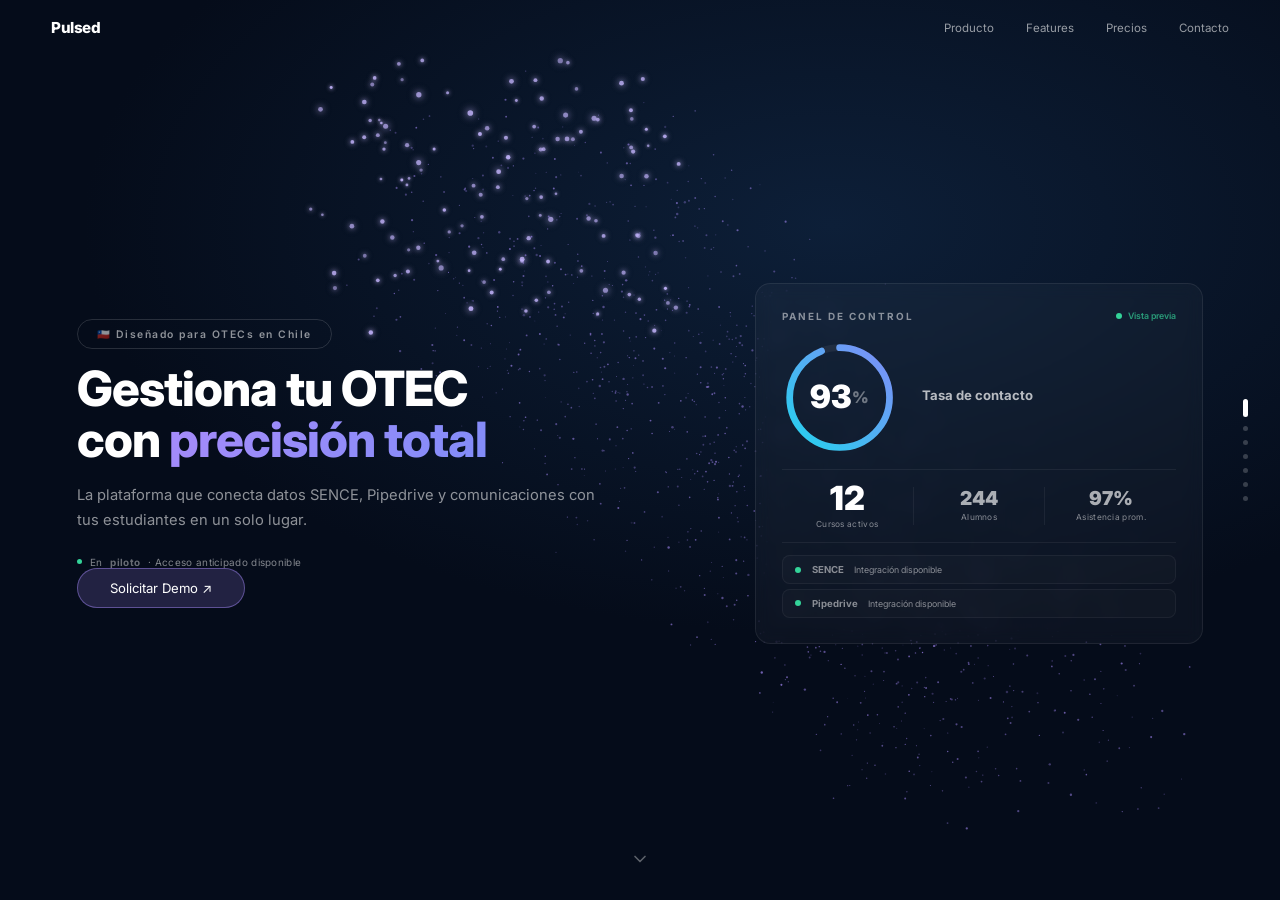
==== index.html @ dd7afd14 "fix: move CTA below trust line — closer to thumb on mobile Co-Authored-By: Claude Opus 4.6 (1M conte" ====
<!DOCTYPE html>
<html lang="es">
<head>
  <meta charset="UTF-8">
  <meta name="viewport" content="width=device-width, initial-scale=1.0">
  <title>Pulsed — Gestiona tu OTEC con precisión total</title>
  <link rel="preconnect" href="https://fonts.googleapis.com">
  <link href="https://fonts.googleapis.com/css2?family=Inter:wght@400;600;700;800;900&display=swap" rel="stylesheet">
  <link rel="stylesheet" href="css/base.css">
  <link rel="stylesheet" href="css/nav.css">
  <link rel="stylesheet" href="css/sections.css?v=75">
</head>
<body>
<div id="bg"></div>
<canvas id="net-canvas"></canvas>

<nav id="main-nav">
  <a class="nav-logo" href="#" id="nav-home">Pulsed</a>
  <div class="nav-links">
    <a href="#">Producto</a>
    <a href="#">Features</a>
    <a href="#">Precios</a>
    <a href="#">Contacto</a>
  </div>
</nav>

<div id="nav-dots"></div>

<!-- Scroll hint — bouncing arrow at bottom of hero -->
<div id="scroll-hint">
  <svg width="20" height="20" viewBox="0 0 24 24" fill="none" stroke="currentColor" stroke-width="2" stroke-linecap="round" stroke-linejoin="round"><polyline points="6 9 12 15 18 9"/></svg>
</div>

<section class="section active" data-idx="0">
  <div class="sec-content sec-content--split pos-tl">
    <div class="split-left">
      <div class="hero-badge">🇨🇱 Diseñado para OTECs en Chile</div>
      <h1 class="sec-h">Gestiona tu OTEC<br>con <span class="ac-purple">precisión total</span></h1>
      <p class="sec-body">La plataforma que conecta datos SENCE, Pipedrive y comunicaciones con tus estudiantes en un solo lugar.</p>
      <div class="hero-trust">
        <span class="hero-trust-dot"></span>
        En <strong>piloto</strong> · Acceso anticipado disponible
      </div>
      <a class="btn btn--primary" href="#">Solicitar Demo ↗</a>
    </div>
    <div class="split-right">
      <div class="hero-panel">
        <!-- Header -->
        <div class="hp-header">
          <div class="hp-title">Panel de Control</div>
          <div class="hp-live"><span class="hp-live-dot"></span>Vista previa</div>
        </div>

        <!-- Main metric: donut + info -->
        <div class="hp-main">
          <div class="hp-donut">
            <svg viewBox="0 0 120 120" class="hp-donut-svg">
              <circle cx="60" cy="60" r="52" fill="none" stroke="rgba(255,255,255,0.06)" stroke-width="7"/>
              <circle cx="60" cy="60" r="52" fill="none" stroke="url(#donutGrad)" stroke-width="7" stroke-linecap="round" stroke-dasharray="326.73" stroke-dashoffset="326.73" transform="rotate(-90 60 60)" class="hp-donut-arc"/>
              <defs><linearGradient id="donutGrad" x1="0" y1="0" x2="1" y2="1"><stop offset="0%" stop-color="#22d3ee"/><stop offset="100%" stop-color="#818cf8"/></linearGradient></defs>
            </svg>
            <div class="hp-donut-value"><span class="hp-count" data-target="94">0</span><span class="hp-donut-pct">%</span></div>
          </div>
          <div class="hp-main-info">
            <div class="hp-main-label">Tasa de contacto</div>
          </div>
        </div>

        <!-- Divider -->
        <div class="hp-divider"></div>

        <!-- Secondary metrics — hierarchy: one big + two small -->
        <div class="hp-metrics">
          <div class="hp-metric hp-metric--hero">
            <div class="hp-metric-n hp-count" data-target="12">0</div>
            <div class="hp-metric-l">Cursos activos</div>
          </div>
          <div class="hp-metric-sep"></div>
          <div class="hp-metric">
            <div class="hp-metric-n hp-metric-n--sm hp-count" data-target="247">0</div>
            <div class="hp-metric-l">Alumnos</div>
          </div>
          <div class="hp-metric-sep"></div>
          <div class="hp-metric">
            <div class="hp-metric-n hp-metric-n--sm hp-count" data-target="98" data-suffix="%">0</div>
            <div class="hp-metric-l">Asistencia prom.</div>
          </div>
        </div>

        <!-- Divider -->
        <div class="hp-divider"></div>

        <!-- Status indicators — bigger, more visible -->
        <div class="hp-statuses">
          <div class="hp-status">
            <span class="hp-status-dot hp-status-dot--green"></span>
            <span class="hp-status-label">SENCE</span>
            <span class="hp-status-info">Integración disponible</span>
          </div>
          <div class="hp-status">
            <span class="hp-status-dot hp-status-dot--green"></span>
            <span class="hp-status-label">Pipedrive</span>
            <span class="hp-status-info">Integración disponible</span>
          </div>
        </div>
      </div>
    </div>
  </div>
</section>

<section class="section" data-idx="1">
  <div class="sec-content sec-content--wide pos-tr">
    <span class="sec-tag">02 · El problema</span>
    <h2 class="sec-h">Datos dispersos,<br>decisiones <span class="ac-red">ciegas</span></h2>
    <p class="sec-body">Sin visibilidad unificada, los tutores pierden horas buscando información en Excel, correos y portales del Estado.</p>
    <div class="pain-grid">
      <div class="pain-card">
        <div class="pain-icon">
          <svg width="20" height="20" viewBox="0 0 24 24" fill="none" stroke="currentColor" stroke-width="1.8" stroke-linecap="round" stroke-linejoin="round"><rect x="3" y="3" width="18" height="18" rx="2"/><path d="M3 9h18M9 21V9"/></svg>
        </div>
        <div class="pain-title">Excel interminable</div>
        <p>Descargas planillas SENCE cada semana y las cruzas manualmente. Horas perdidas en datos que deberían estar automáticos.</p>
        <div class="pain-excel-mock">
          <div class="pem-header"><span>RUT</span><span>Nombre</span><span>Asist.</span><span>Est.</span></div>
          <div class="pem-row pem-warn"><span>12.345.678-9</span><span>M. González</span><span>67%</span><span>???</span></div>
          <div class="pem-row"><span>19.234.567-8</span><span>P. Rojas</span><span>82%</span><span></span></div>
          <div class="pem-row pem-warn"><span>15.678.901-2</span><span>C. Muñoz</span><span>45%</span><span>PEND.</span></div>
        </div>
      </div>
      <div class="pain-card pain-card--tall">
        <div class="pain-icon">
          <svg width="20" height="20" viewBox="0 0 24 24" fill="none" stroke="currentColor" stroke-width="1.8" stroke-linecap="round" stroke-linejoin="round"><path d="M21 15a2 2 0 0 1-2 2H7l-4 4V5a2 2 0 0 1 2-2h14a2 2 0 0 1 2 2z"/></svg>
        </div>
        <div class="pain-title">Sin trazabilidad</div>
        <p>Persigues alumnos por WhatsApp sin dejar registro. Cada tutor gestiona a su manera y nada queda documentado.</p>
        <div class="pain-chat-mock">
          <div class="pcm-row pcm-row--out"><span>Hola Carla, ¿cómo vas?</span></div>
          <div class="pcm-row pcm-row--in"><span>Bien profe, ocupada 😅</span></div>
          <div class="pcm-row pcm-row--out"><span>¿Vas a poder asistir esta semana?</span></div>
          <div class="pcm-row pcm-row--none">Sin respuesta · 4 días</div>
        </div>
      </div>
      <div class="pain-card">
        <div class="pain-icon">
          <svg width="20" height="20" viewBox="0 0 24 24" fill="none" stroke="currentColor" stroke-width="1.8" stroke-linecap="round" stroke-linejoin="round"><circle cx="12" cy="12" r="10"/><polyline points="12 6 12 12 16 14"/></svg>
        </div>
        <div class="pain-title">Siempre tarde</div>
        <p>Cuando detectas que un alumno lleva semanas sin asistir, ya es demasiado tarde para salvar el curso.</p>
      </div>
    </div>
  </div>
</section>

<section class="section" data-idx="2">
  <div class="sec-content sec-content--wide pos-tl">
    <span class="sec-tag">03 · Features</span>
    <h2 class="sec-h">Todo lo que necesitas,<br><span class="ac-cyan">conectado</span></h2>
    <p class="sec-body">Una plataforma que unifica SENCE, Pipedrive y comunicaciones en un solo dashboard.</p>

    <!-- L-shape bento: tall mockup left · 2 data cards right -->
    <div class="feat-bento">

      <!-- Tall: dashboard mockup (spans 2 rows) -->
      <div class="mockup-window">
        <div class="mockup-chrome">
          <span class="chrome-dot" style="background:#ff5f56"></span>
          <span class="chrome-dot" style="background:#ffbd2e"></span>
          <span class="chrome-dot" style="background:#27c93f"></span>
          <span class="chrome-title">Pulsed · Dashboard</span>
        </div>
        <div class="mockup-body">
          <div class="mockup-section-label">Gestión de Cursos</div>
          <div class="mockup-see-all">↗ Ver todo</div>
          <div class="mockup-course-list">
            <div class="course-row">
              <span class="course-name">Desarrollo Fullstack</span>
              <div class="progress-track"><div class="progress-fill" style="--w:82%"></div></div>
              <span class="course-pct">82%</span>
            </div>
            <div class="course-row">
              <span class="course-name">Diseño UX/UI</span>
              <div class="progress-track"><div class="progress-fill" style="--w:74%;animation-delay:0.15s"></div></div>
              <span class="course-pct">74%</span>
            </div>
            <div class="course-row">
              <span class="course-name">Data Analytics</span>
              <div class="progress-track"><div class="progress-fill" style="--w:61%;animation-delay:0.3s"></div></div>
              <span class="course-pct">61%</span>
            </div>
            <div class="course-row">
              <span class="course-name">Ciberseguridad</span>
              <div class="progress-track"><div class="progress-fill progress-fill--warn" style="--w:43%;animation-delay:0.45s"></div></div>
              <span class="course-pct course-pct--warn">43% ⚠</span>
            </div>
          </div>
          <div class="mockup-alert-row">
            <span class="alert-dot"></span>
            <span class="alert-text">3 alumnos sin contacto esta semana</span>
          </div>
          <div class="mockup-stats-row">
            <div class="mockup-stat">
              <div class="mockup-stat-n">12</div>
              <div class="mockup-stat-l">Cursos activos</div>
            </div>
            <div class="mockup-stat">
              <div class="mockup-stat-n" style="color:#22d3ee">94%</div>
              <div class="mockup-stat-l">Tasa de contacto</div>
            </div>
            <div class="mockup-stat">
              <div class="mockup-stat-n" style="color:#f87171">7</div>
              <div class="mockup-stat-l">Alertas activas</div>
            </div>
          </div>
          <!-- Extra section to fill the tall card -->
          <div class="mockup-section-label" style="margin-top:clamp(12px,1.4vh,20px)">Últimas Acciones</div>
          <div class="mockup-actions">
            <div class="ma-row">
              <span class="ma-badge ma-badge--green">Contactado</span>
              <span class="ma-name">P. Rojas — Desarrollo Fullstack</span>
              <span class="ma-time">hace 2h</span>
            </div>
            <div class="ma-row">
              <span class="ma-badge ma-badge--yellow">Pendiente</span>
              <span class="ma-name">C. Muñoz — Ciberseguridad</span>
              <span class="ma-time">hace 4h</span>
            </div>
            <div class="ma-row">
              <span class="ma-badge ma-badge--red">Escalado</span>
              <span class="ma-name">M. González — Data Analytics</span>
              <span class="ma-time">ayer</span>
            </div>
          </div>
        </div>
      </div>

      <!-- Top-right: Sync + CRM as dual columns -->
      <div class="fmc fmc--dual">
        <div class="fmc-col">
          <div class="fmc-head">
            <svg width="11" height="11" viewBox="0 0 24 24" fill="none" stroke="currentColor" stroke-width="2.2" stroke-linecap="round" stroke-linejoin="round"><path d="M23 4v6h-6"/><path d="M1 20v-6h6"/><path d="M3.51 9a9 9 0 0 1 14.85-3.36L23 10M1 14l4.64 4.36A9 9 0 0 0 20.49 15"/></svg>
            Sync SENCE
          </div>
          <div class="fmc-num ac-green">12</div>
          <div class="fmc-sublabel">cursos sincronizados</div>
          <div class="fmc-status"><span class="fmc-dot fmc-dot--green"></span>En línea · hace 3 min</div>
        </div>
        <div class="fmc-col">
          <div class="fmc-head">
            <svg width="11" height="11" viewBox="0 0 24 24" fill="none" stroke="currentColor" stroke-width="2.2" stroke-linecap="round" stroke-linejoin="round"><circle cx="12" cy="8" r="4"/><path d="M4 20c0-4 3.6-7 8-7s8 3 8 7"/></svg>
            CRM Pipedrive
          </div>
          <div class="fmc-num ac-lav">247</div>
          <div class="fmc-sublabel">alumnos en seguimiento</div>
          <div class="fmc-status"><span class="fmc-dot fmc-dot--purple"></span>Pipedrive conectado</div>
        </div>
      </div>

      <!-- Bottom-right: Alerts + Roles -->
      <div class="fmc">
        <div class="fmc-head">
          <svg width="11" height="11" viewBox="0 0 24 24" fill="none" stroke="currentColor" stroke-width="2.2" stroke-linecap="round" stroke-linejoin="round"><path d="M18 8A6 6 0 0 0 6 8c0 7-3 9-3 9h18s-3-2-3-9"/><path d="M13.73 21a2 2 0 0 1-3.46 0"/></svg>
          Alertas inteligentes
        </div>
        <div class="fmc-alert-list">
          <div class="fmc-alert-item"><span class="fmc-dot fmc-dot--red"></span>C. Muñoz · 5 días sin contacto</div>
          <div class="fmc-alert-item"><span class="fmc-dot fmc-dot--red"></span>M. González · asistencia 43%</div>
        </div>
        <hr class="fmc-divider">
        <div class="fmc-head">
          <svg width="11" height="11" viewBox="0 0 24 24" fill="none" stroke="currentColor" stroke-width="2.2" stroke-linecap="round" stroke-linejoin="round"><rect x="9" y="2" width="6" height="5" rx="1"/><rect x="2" y="14" width="6" height="5" rx="1"/><rect x="16" y="14" width="6" height="5" rx="1"/><path d="M12 7v4"/><path d="M5 14v-3h14v3"/></svg>
          Roles jerárquicos
        </div>
        <div class="fmc-roles">
          <div class="fmc-role-row">
            <span class="fmc-role-badge" style="background:rgba(167,139,250,0.15);color:rgba(167,139,250,0.85)">Admin</span>
            <span class="fmc-role-line"></span>
            <span class="fmc-role-badge" style="background:rgba(34,211,238,0.1);color:rgba(34,211,238,0.75)">Director</span>
          </div>
          <div class="fmc-role-row" style="padding-left:10px">
            <span class="fmc-role-line" style="min-width:14px;flex:none"></span>
            <span class="fmc-role-badge" style="background:rgba(255,255,255,0.05);color:rgba(255,255,255,0.45)">Tutor</span>
            <span class="fmc-role-line"></span>
            <span class="fmc-role-badge" style="background:rgba(255,255,255,0.05);color:rgba(255,255,255,0.35)">Ayudante</span>
          </div>
        </div>
        <div class="fmc-status"><span class="fmc-dot fmc-dot--cyan"></span>4 niveles de acceso</div>
      </div>

    </div>
  </div>
</section>

<section class="section" data-idx="3">
  <div class="sec-content sec-content--steps-full">

    <!-- ── Left: vertical timeline ─────────────────────────────────────────── -->
    <div class="steps-timeline">
      <div class="stl-line"></div>

      <div class="stl-step">
        <div class="stl-dot">
          <svg width="18" height="18" viewBox="0 0 24 24" fill="none" stroke="currentColor" stroke-width="1.8" stroke-linecap="round" stroke-linejoin="round" style="color:rgba(52,211,153,0.8)"><path d="M10 13a5 5 0 0 0 7.54.54l3-3a5 5 0 0 0-7.07-7.07l-1.72 1.71"/><path d="M14 11a5 5 0 0 0-7.54-.54l-3 3a5 5 0 0 0 7.07 7.07l1.71-1.71"/></svg>
        </div>
        <div class="stl-card">
          <div class="stl-num ac-green">01</div>
          <div class="stl-title">Conecta</div>
          <div class="stl-desc">Vincula Pipedrive y sube tus archivos SENCE. Sin configuración compleja.</div>
        </div>
      </div>

      <div class="stl-step">
        <div class="stl-dot">
          <svg width="18" height="18" viewBox="0 0 24 24" fill="none" stroke="currentColor" stroke-width="1.8" stroke-linecap="round" stroke-linejoin="round" style="color:rgba(52,211,153,0.8)"><path d="M21 16V8a2 2 0 0 0-1-1.73l-7-4a2 2 0 0 0-2 0l-7 4A2 2 0 0 0 3 8v8a2 2 0 0 0 1 1.73l7 4a2 2 0 0 0 2 0l7-4A2 2 0 0 0 21 16z"/><polyline points="3.27 6.96 12 12.01 20.73 6.96"/><line x1="12" y1="22.08" x2="12" y2="12"/></svg>
        </div>
        <div class="stl-card">
          <div class="stl-num ac-green">02</div>
          <div class="stl-title">Sincroniza</div>
          <div class="stl-desc">Pulsed cruza asistencias, estados Pipedrive y alertas de forma automática.</div>
        </div>
      </div>

      <div class="stl-step">
        <div class="stl-dot">
          <svg width="18" height="18" viewBox="0 0 24 24" fill="none" stroke="currentColor" stroke-width="1.8" stroke-linecap="round" stroke-linejoin="round" style="color:rgba(52,211,153,0.8)"><path d="M22 11.08V12a10 10 0 1 1-5.93-9.14"/><polyline points="22 4 12 14.01 9 11.01"/></svg>
        </div>
        <div class="stl-card">
          <div class="stl-num ac-green">03</div>
          <div class="stl-title">Actúa</div>
          <div class="stl-desc">Prioriza alumnos en riesgo y contáctalos directamente desde la plataforma.</div>
        </div>
      </div>
    </div>

    <!-- ── Right: text anchor ──────────────────────────────────────────────── -->
    <div class="steps-text">
      <span class="sec-tag">04 · Cómo funciona</span>
      <h2 class="sec-h">Tres pasos hacia el<br><span class="ac-green">control total</span></h2>
      <p class="sec-body">En menos de 5 minutos tienes visibilidad total sobre tus cursos y alumnos.</p>
    </div>

  </div>
</section>

<section class="section" data-idx="4">
  <div class="sec-content pos-ct">
    <span class="sec-tag" style="display:block;text-align:center">05 · Diseñado para</span>
    <h2 class="sec-h">El impacto que<br><span class="ac-lav">buscamos generar</span></h2>
    <div class="stats-row">
      <div><div class="stat-n" data-target="80" data-suffix="%">80%</div><div class="stat-l">Menos tiempo en tareas admin*</div></div>
      <div><div class="stat-n" data-target="2" data-suffix="×">2×</div><div class="stat-l">Mejor visibilidad por curso*</div></div>
      <div><div class="stat-n" data-target="5" data-suffix="min">5min</div><div class="stat-l">Para detectar alumnos en riesgo*</div></div>
    </div>
    <p class="sec-body" style="text-align:center;max-width:420px;margin:clamp(10px,1.2vh,18px) auto 0;font-size:clamp(0.58rem,0.62vw,0.75rem)">* Objetivos de diseño basados en investigación con tutores de OTECs. Producto en fase piloto.</p>
    <div class="testimonial-wide" style="margin-left:auto;margin-right:auto">
      <div class="tw-avatar">
        <svg width="22" height="22" viewBox="0 0 24 24" fill="none" stroke="currentColor" stroke-width="1.5" stroke-linecap="round" stroke-linejoin="round" style="color:rgba(167,139,250,0.6)"><circle cx="12" cy="8" r="4"/><path d="M4 20c0-4 3.6-7 8-7s8 3 8 7"/></svg>
      </div>
      <blockquote class="tw-quote">
        <p>"Cuando vi el prototipo, lo primero que pensé fue: esto es exactamente lo que necesitábamos hace años. Por fin alguien entiende el problema."</p>
        <footer>— <cite>Coordinadora académica · OTEC en fase piloto</cite></footer>
      </blockquote>
    </div>
  </div>
</section>

<section class="section" data-idx="5">
  <div class="sec-content pos-ct">
    <span class="sec-tag" style="display:block;text-align:center">06 · Piloto</span>
    <h2 class="sec-h" style="text-align:center">Sé parte de las primeras<br>OTECs en usar <span class="ac-gold">Pulsed</span></h2>
    <p class="sec-body" style="text-align:center;max-width:460px;margin:0 auto clamp(24px,3vh,40px)">El producto está en marcha blanca. Cupos limitados para OTECs que quieran ayudarnos a moldearlo.</p>
    <div class="pilot-card">
      <div class="pilot-badge">✦ Acceso gratuito durante el piloto</div>
      <div class="pilot-perks">
        <div class="pilot-perk">
          <div class="pilot-perk-icon">
            <svg width="18" height="18" viewBox="0 0 24 24" fill="none" stroke="currentColor" stroke-width="2" stroke-linecap="round" stroke-linejoin="round"><path d="M12 22s8-4 8-10V5l-8-3-8 3v7c0 6 8 10 8 10z"/></svg>
          </div>
          <div class="pilot-perk-title">Sin costo</div>
          <div class="pilot-perk-desc">Acceso completo a la plataforma sin pagar durante todo el período piloto.</div>
        </div>
        <div class="pilot-perk-divider"></div>
        <div class="pilot-perk">
          <div class="pilot-perk-icon">
            <svg width="18" height="18" viewBox="0 0 24 24" fill="none" stroke="currentColor" stroke-width="2" stroke-linecap="round" stroke-linejoin="round"><path d="M21 15a2 2 0 0 1-2 2H7l-4 4V5a2 2 0 0 1 2-2h14a2 2 0 0 1 2 2z"/></svg>
          </div>
          <div class="pilot-perk-title">Soporte directo</div>
          <div class="pilot-perk-desc">Canal directo con el equipo. Tus dudas y problemas se resuelven de inmediato.</div>
        </div>
        <div class="pilot-perk-divider"></div>
        <div class="pilot-perk">
          <div class="pilot-perk-icon">
            <svg width="18" height="18" viewBox="0 0 24 24" fill="none" stroke="currentColor" stroke-width="2" stroke-linecap="round" stroke-linejoin="round"><polygon points="12 2 15.09 8.26 22 9.27 17 14.14 18.18 21.02 12 17.77 5.82 21.02 7 14.14 2 9.27 8.91 8.26 12 2"/></svg>
          </div>
          <div class="pilot-perk-title">Influyes en el producto</div>
          <div class="pilot-perk-desc">Tu feedback moldea las próximas funciones. Las OTECs piloto tienen voz directa.</div>
        </div>
      </div>
      <a class="btn pilot-cta" href="#">Agendar una demo ↗</a>
      <div class="pilot-spots">
        <span class="pilot-spots-dot"></span>
        Cupos limitados · Te mostramos el producto con <strong>datos de ejemplo</strong>
      </div>
    </div>
  </div>
</section>

<section class="section" data-idx="6">
  <div class="sec-content pos-ct">
    <span class="sec-tag" style="display:block;text-align:center">07 · Empezar</span>
    <h2 class="sec-h">Tu OTEC merece<br>una herramienta <span class="ac-purple">a su altura</span></h2>
    <p class="sec-body" style="max-width:480px;margin:0 auto 20px">Conversemos sobre tu OTEC. Te mostramos cómo Pulsed puede ayudarte.</p>
    <form class="cta-form" onsubmit="return false;">
      <input type="email" class="cta-input" placeholder="tu@otec.cl" required aria-label="Email">
      <button type="submit" class="btn cta-btn">Solicitar Demo ↗</button>
    </form>
    <p class="cta-note">Sin compromiso · 🇨🇱 Hecho en Chile</p>
    <div class="footer-inline">
      © 2026 Pulsed
      <a href="#">Contacto</a>
      <a href="#">Privacidad</a>
    </div>
  </div>
</section>

<script src="https://cdnjs.cloudflare.com/ajax/libs/gsap/3.12.5/gsap.min.js"></script>
<script type="module" src="js/main.js?v=71"></script>
</body>
</html>
---- css/base.css ----
*, *::before, *::after { box-sizing: border-box; margin: 0; padding: 0; }

:root {
  --bg:          #050c1a;
  --text:        #ffffff;
  --muted:       rgba(255,255,255,0.32);
  --tag-opacity: 0.35;
  --font:        'Inter', -apple-system, BlinkMacSystemFont, sans-serif;
  --btn-radius:  40px;
  --btn-border:  1px solid rgba(255,255,255,0.18);
}

html, body {
  height: 100%;
  overflow: hidden;
  background: var(--bg);
  color: var(--text);
  font-family: var(--font);
  -webkit-font-smoothing: antialiased;
}

#bg {
  position: fixed; inset: 0; z-index: 0;
  background: radial-gradient(ellipse 90% 70% at 65% 25%, #0d1f38 0%, #050c1a 65%);
  transition: background 1.4s ease;
}

#net-canvas {
  position: fixed; top: 0; left: 0;
  width: 100vw; height: 100vh;
  pointer-events: none;
  z-index: 1;
}
---- css/nav.css ----
/* ─── Top Nav ──────────────────────────────────────────────────────────────── */

#main-nav {
  position: fixed;
  top: 0; left: 0; right: 0;
  z-index: 100;
  display: flex;
  align-items: center;
  justify-content: space-between;
  padding: clamp(16px, 2vh, 26px) clamp(32px, 4vw, 72px);
}

.nav-logo {
  font-size: clamp(0.95rem, 1.1vw, 1.3rem);
  font-weight: 800;
  color: #fff;
  text-decoration: none;
  letter-spacing: -0.5px;
}

.nav-links {
  display: flex;
  gap: clamp(20px, 2.5vw, 40px);
}

.nav-links a {
  font-size: clamp(0.72rem, 0.78vw, 0.92rem);
  color: rgba(255,255,255,0.58);
  text-decoration: none;
  transition: color 0.2s;
}

.nav-links a:hover { color: rgba(255,255,255,0.85); }

/* ─── Section dots ─────────────────────────────────────────────────────────── */

#nav-dots {
  position: fixed;
  right: clamp(20px, 2.5vw, 36px);
  top: 50%;
  transform: translateY(-50%);
  z-index: 100;
  display: flex;
  flex-direction: column;
  gap: clamp(8px, 1vh, 14px);
  align-items: center;
}

#nav-dots span {
  display: block;
  width: 5px;
  height: 5px;
  border-radius: 50%;
  background: rgba(255,255,255,0.2);
  cursor: pointer;
  transition: background 0.3s, transform 0.3s, height 0.3s;
}

#nav-dots span:hover {
  background: rgba(255,255,255,0.5);
  transform: scale(1.3);
}

#nav-dots span.active {
  background: #fff;
  height: 18px;
  border-radius: 3px;
  transform: none;
}

/* ─── Scroll hint arrow ───────────────────────────────────────────────────── */

#scroll-hint {
  position: fixed;
  bottom: clamp(24px, 3vh, 40px);
  left: 50%;
  transform: translateX(-50%);
  z-index: 90;
  color: rgba(255,255,255,0.35);
  animation: scrollBounce 2s ease-in-out infinite;
  transition: opacity 0.5s;
  cursor: pointer;
}

@keyframes scrollBounce {
  0%, 100% { transform: translateX(-50%) translateY(0); }
  50%      { transform: translateX(-50%) translateY(8px); }
}
---- css/sections.css ----
.section {
  position: relative; z-index: 2;
  height: 100vh;
  display: none;
  align-items: flex-start;
  padding: clamp(80px, 8vh, 140px) clamp(64px, 6vw, 160px);
}
.section.active { display: flex; }

/* Split sections: push down slightly from pure center for better visual weight */
.section:has(.sec-content--split) {
  align-items: center;
  padding: clamp(20px, 3vh, 50px) clamp(64px, 6vw, 160px) 0;
}
/* Cancel pos-tl auto-margin so width is respected */
.sec-content--split.pos-tl { margin-right: 0; }


.sec-content {
  max-width: clamp(420px, 45vw, 1000px);
  opacity: 0;
  transform: translateY(28px);
}
.sec-content.is-visible {
  opacity: 1;
  transform: translateY(0);
}
.sec-content--wide {
  max-width: clamp(580px, 55vw, 1200px);
}
.sec-content.pos-tr { margin-left: auto; text-align: right; }
.sec-content.pos-ct { margin: auto; text-align: center; }
.sec-content.pos-tl { margin-right: auto; }

.sec-tag {
  display: block;
  font-size: clamp(0.52rem, 0.55vw, 0.72rem); letter-spacing: 3px;
  text-transform: uppercase; font-weight: 700;
  opacity: 0.55; margin-bottom: clamp(16px, 1.8vh, 28px);
}

.sec-h {
  font-size: clamp(2rem, 2.8vw, 5rem);
  font-weight: 800; line-height: 1.08;
  color: #fff; margin-bottom: clamp(14px, 1.5vh, 26px);
}

.sec-body {
  font-size: clamp(0.85rem, 0.9vw, 1.1rem);
  color: rgba(255,255,255,0.55);
  line-height: 1.8; margin-bottom: clamp(22px, 2.5vh, 40px);
}

.ac-purple { background: linear-gradient(130deg,#a78bfa,#818cf8); -webkit-background-clip:text; -webkit-text-fill-color:transparent; }
.ac-red    { background: linear-gradient(130deg,#f87171,#fb923c); -webkit-background-clip:text; -webkit-text-fill-color:transparent; }
.ac-cyan   { background: linear-gradient(130deg,#22d3ee,#38bdf8); -webkit-background-clip:text; -webkit-text-fill-color:transparent; }
.ac-green  { background: linear-gradient(130deg,#34d399,#059669); -webkit-background-clip:text; -webkit-text-fill-color:transparent; }
.ac-lav    { background: linear-gradient(130deg,#818cf8,#a5b4fc); -webkit-background-clip:text; -webkit-text-fill-color:transparent; }
.ac-gold   { background: linear-gradient(130deg,#fbbf24,#f59e0b); -webkit-background-clip:text; -webkit-text-fill-color:transparent; }

.btn {
  display: inline-block;
  border: 1px solid rgba(255,255,255,0.18);
  color: #fff; padding: clamp(9px, 0.8vh, 14px) clamp(20px, 2vw, 34px);
  border-radius: 40px; font-size: clamp(0.75rem, 0.8vw, 1rem);
  cursor: pointer; text-decoration: none;
  transition: background 0.2s, border-color 0.2s;
}
.btn:hover { background: rgba(255,255,255,0.06); border-color: rgba(255,255,255,0.4); }

/* Hero badge + dual CTA — section 01 */
.hero-badge {
  display: inline-block;
  font-size: clamp(0.65rem, 0.72vw, 0.9rem);
  font-weight: 600;
  letter-spacing: 1.5px;
  color: rgba(255,255,255,0.55);
  border: 1px solid rgba(255,255,255,0.14);
  border-radius: 40px;
  padding: clamp(5px, 0.6vw, 9px) clamp(14px, 1.5vw, 24px);
  margin-bottom: clamp(14px, 1.5vh, 24px);
}
.hero-ctas {
  display: flex;
  gap: 10px;
  flex-wrap: wrap;
  margin-top: 4px;
}
.btn--primary {
  background: rgba(167,139,250,0.18);
  border-color: rgba(167,139,250,0.45);
}
.btn--primary:hover { background: rgba(167,139,250,0.3); border-color: rgba(167,139,250,0.8); }
.btn--ghost { opacity: 0.6; }
.btn--ghost:hover { opacity: 1; }

/* Pricing cards — section 06 */
.pricing-grid {
  display: grid;
  grid-template-columns: repeat(3, 1fr);
  gap: clamp(8px, 1vw, 18px);
  margin-top: clamp(20px, 2.5vh, 36px);
}
.pricing-card {
  position: relative;
  padding: clamp(18px, 1.8vw, 32px) clamp(14px, 1.5vw, 26px);
  background: rgba(255,255,255,0.03);
  border: 1px solid rgba(255,255,255,0.08);
  border-radius: clamp(10px, 1vw, 16px);
}
.pricing-card--featured {
  background: rgba(251,191,36,0.05);
  border-color: rgba(251,191,36,0.25);
}
.pricing-badge {
  font-size: clamp(0.5rem, 0.55vw, 0.7rem);
  font-weight: 700;
  letter-spacing: 1.5px;
  text-transform: uppercase;
  color: rgba(251,191,36,0.8);
  margin-bottom: clamp(8px, 0.8vh, 14px);
}
.pricing-tier {
  font-size: clamp(0.95rem, 1.1vw, 1.5rem);
  font-weight: 800;
  color: #fff;
  margin-bottom: 6px;
}
.pricing-desc {
  font-size: clamp(0.62rem, 0.68vw, 0.88rem);
  color: rgba(255,255,255,0.55);
  line-height: 1.5;
  margin-bottom: clamp(12px, 1.2vh, 20px);
}
.pricing-status {
  font-size: clamp(0.58rem, 0.65vw, 0.82rem);
  color: rgba(255,255,255,0.50);
  letter-spacing: 0.5px;
}
.pricing-status--cta {
  color: rgba(251,191,36,0.6);
  cursor: pointer;
}
.pricing-status--cta:hover { color: rgba(251,191,36,0.9); }

/* Pain cards — section 02 */
.pain-grid {
  display: grid;
  grid-template-columns: 1fr 1.4fr;
  grid-template-rows: auto auto;
  grid-template-areas:
    "a b"
    "c b";
  gap: clamp(8px, 1vw, 16px);
  margin-top: clamp(18px, 2vh, 30px);
}
.pain-card:nth-child(1) { grid-area: a; }
.pain-card:nth-child(2) { grid-area: b; }
.pain-card:nth-child(3) { grid-area: c; }
.pain-card {
  padding: clamp(14px, 1.4vw, 24px) clamp(12px, 1.2vw, 20px);
  background: rgba(255,255,255,0.03);
  border: 1px solid rgba(255,255,255,0.08);
  border-radius: clamp(8px, 0.8vw, 14px);
  transition: border-color 0.2s;
  text-align: left;
  backdrop-filter: blur(6px);
  -webkit-backdrop-filter: blur(6px);
}
.pain-card:hover { border-color: rgba(248,113,113,0.25); }
.pain-card--tall { display: flex; flex-direction: column; }
.pain-icon {
  color: rgba(248,113,113,0.7);
  margin-bottom: clamp(10px, 1vh, 18px);
  line-height: 1;
}
.pain-title {
  font-size: clamp(0.88rem, 1vw, 1.15rem);
  font-weight: 700;
  color: #fff;
  margin-bottom: clamp(6px, 0.7vh, 12px);
}
.pain-card p {
  font-size: clamp(0.68rem, 0.72vw, 0.9rem);
  color: rgba(255,255,255,0.55);
  line-height: 1.7;
}

/* Chat mock inside tall pain card */
.pain-chat-mock {
  margin-top: clamp(16px, 2vh, 28px);
  display: flex;
  flex-direction: column;
  gap: clamp(6px, 0.7vh, 10px);
  flex: 1;
  justify-content: flex-end;
}
.pcm-row {
  display: flex;
}
.pcm-row--out { justify-content: flex-end; }
.pcm-row--in  { justify-content: flex-start; }
.pcm-row span {
  font-size: clamp(0.6rem, 0.65vw, 0.78rem);
  padding: 6px 10px;
  border-radius: 10px;
  max-width: 80%;
  line-height: 1.45;
}
.pcm-row--out span {
  background: rgba(248,113,113,0.12);
  border: 1px solid rgba(248,113,113,0.2);
  color: rgba(255,255,255,0.55);
  border-bottom-right-radius: 3px;
}
.pcm-row--in span {
  background: rgba(255,255,255,0.05);
  border: 1px solid rgba(255,255,255,0.08);
  color: rgba(255,255,255,0.45);
  border-bottom-left-radius: 3px;
}
.pcm-row--none {
  font-size: clamp(0.55rem, 0.6vw, 0.7rem);
  color: rgba(248,113,113,0.80);
  text-align: center;
  letter-spacing: 0.5px;
  padding-top: 4px;
  width: 100%;
}

.feat-grid { display: grid; grid-template-columns: 1fr 1fr; gap: 12px; margin-top: 24px; }
.feat-item { padding: 14px; background: rgba(255,255,255,0.03); border: 1px solid rgba(255,255,255,0.07); border-radius: 10px; }
.feat-item .ft { font-size: 0.8rem; font-weight: 700; color: #fff; margin-bottom: 4px; }
.feat-item .fd { font-size: 0.68rem; color: rgba(255,255,255,0.50); line-height: 1.5; }

.stats-row { display: flex; gap: clamp(36px, 4vw, 80px); margin-top: clamp(24px, 3vh, 48px); justify-content: center; }
.stat-n { font-size: clamp(2.8rem, 3.5vw, 5.5rem); font-weight: 900; color: #a78bfa; line-height: 1; }
.stat-l { font-size: clamp(0.65rem, 0.7vw, 0.9rem); color: rgba(255,255,255,0.50); margin-top: 6px; }

.testimonial {
  margin-top: clamp(22px, 2.5vh, 40px);
  padding: clamp(16px, 1.5vw, 26px) clamp(18px, 1.8vw, 30px);
  background: rgba(255,255,255,0.03);
  border: 1px solid rgba(255,255,255,0.08);
  border-left: 2px solid rgba(167,139,250,0.5);
  border-radius: 10px;
  max-width: clamp(440px, 32vw, 680px);
  text-align: left;
}
.testimonial p {
  font-size: clamp(0.78rem, 0.82vw, 1rem);
  color: rgba(255,255,255,0.6);
  line-height: 1.75;
  font-style: italic;
}
.testimonial footer {
  margin-top: 10px;
  font-size: clamp(0.6rem, 0.65vw, 0.82rem);
  color: rgba(255,255,255,0.50);
  letter-spacing: 0.5px;
}
.testimonial cite { font-style: normal; }

/* CTA form — section 07 */
.cta-form {
  display: flex;
  gap: 8px;
  justify-content: center;
  margin-bottom: 14px;
  flex-wrap: wrap;
}
.cta-input {
  background: rgba(255,255,255,0.05);
  border: 1px solid rgba(255,255,255,0.15);
  border-radius: 40px;
  padding: 10px 20px;
  color: #fff;
  font-size: 0.8rem;
  font-family: var(--font);
  width: 220px;
  outline: none;
  transition: border-color 0.2s;
}
.cta-input::placeholder { color: rgba(255,255,255,0.50); }
.cta-input:focus { border-color: rgba(167,139,250,0.5); }
.cta-btn { cursor: pointer; background: rgba(167,139,250,0.15); border-color: rgba(167,139,250,0.4); }
.cta-btn:hover { background: rgba(167,139,250,0.25); border-color: rgba(167,139,250,0.7); }
.cta-note {
  font-size: 0.62rem;
  color: rgba(255,255,255,0.50);
  letter-spacing: 0.5px;
  margin-bottom: 32px;
}

.footer-inline { margin-top: 40px; font-size: 0.65rem; color: rgba(255,255,255,0.50); letter-spacing: 1px; }
.footer-inline a { color: rgba(255,255,255,0.50); text-decoration: none; margin: 0 8px; }
.footer-inline a:hover { color: rgba(255,255,255,0.6); }

/* ─── Section 03 · Features split layout ─────────────────────────────────── */

.sec-content--split {
  /* Override the 420px from .sec-content */
  max-width: none !important;
  width: calc(100vw - clamp(128px, 12vw, 320px));
  display: flex;
  flex-direction: row;
  align-items: center;
  gap: clamp(48px, 5vw, 120px);
}

/* Left: scales with viewport — 2 lines at any viewport >= 1280px */
.split-left { flex: 0 0 clamp(340px, 36vw, 780px); }

/* Right: mockup centered within its column */
.split-right {
  flex: 1;
  min-width: 0;
  display: flex;
  align-items: center;
  justify-content: center;
}

/* Feature list */
.feat-list {
  list-style: none;
  padding: 0; margin: 0;
  display: flex;
  flex-direction: column;
  gap: clamp(14px, 1.6vh, 26px);
  margin-top: clamp(18px, 2vh, 32px);
}
.feat-list-item {
  display: flex;
  gap: clamp(10px, 1vw, 18px);
  align-items: flex-start;
}
.fli-icon { flex-shrink: 0; color: #22d3ee; margin-top: 2px; line-height: 1; }
.fli-title { font-size: clamp(0.82rem, 1vw, 1.2rem); font-weight: 700; color: #fff; margin-bottom: 3px; }
.fli-desc { font-size: clamp(0.68rem, 0.78vw, 0.96rem); color: rgba(255,255,255,0.55); line-height: 1.55; }

/* Mockup: centered in right column, max size but proportional */
.mockup-window {
  width: min(100%, clamp(340px, 40vw, 720px));
}

/* ─── Dashboard mockup window ─────────────────────────────────────────────── */

.mockup-window {
  background: rgba(8,20,40,0.85);
  border: 1px solid rgba(255,255,255,0.1);
  border-radius: 14px;
  overflow: hidden;
  backdrop-filter: blur(12px);
  box-shadow: 0 24px 60px rgba(0,0,0,0.5);
}

/* Chrome bar */
.mockup-chrome {
  background: rgba(255,255,255,0.04);
  padding: 10px 14px;
  display: flex;
  align-items: center;
  gap: 6px;
  border-bottom: 1px solid rgba(255,255,255,0.06);
}
.chrome-dot {
  display: inline-block;
  width: 8px; height: 8px;
  border-radius: 50%;
  flex-shrink: 0;
}
.chrome-title {
  font-size: 0.6rem;
  color: rgba(255,255,255,0.50);
  letter-spacing: 0.5px;
  margin-left: 6px;
}

/* Window body */
.mockup-body {
  padding: clamp(14px, 1.5vw, 28px) clamp(16px, 1.8vw, 32px);
  position: relative;
}
.mockup-section-label {
  font-size: clamp(0.55rem, 0.58vw, 0.75rem);
  text-transform: uppercase;
  letter-spacing: 2px;
  opacity: 0.3;
  margin-bottom: clamp(10px, 1.2vh, 18px);
  color: #fff;
}
.mockup-see-all {
  position: absolute;
  top: 16px; right: 16px;
  font-size: 0.58rem;
  color: rgba(34,211,238,0.55);
  cursor: default;
}

/* Course rows */
.mockup-course-list {
  display: flex;
  flex-direction: column;
  gap: clamp(10px, 1vh, 16px);
  margin-bottom: clamp(12px, 1.4vh, 22px);
}
.course-row {
  display: grid;
  grid-template-columns: clamp(120px, 14vw, 220px) 1fr clamp(36px, 3.5vw, 56px);
  align-items: center;
  gap: clamp(8px, 0.8vw, 14px);
}
.course-name {
  font-size: clamp(0.62rem, 0.7vw, 0.88rem);
  color: rgba(255,255,255,0.7);
  white-space: nowrap;
  overflow: hidden;
  text-overflow: ellipsis;
}
.progress-track {
  background: rgba(255,255,255,0.07);
  border-radius: 4px;
  height: 4px;
  overflow: hidden;
}
.progress-fill {
  height: 100%;
  width: 0;
  border-radius: 4px;
  background: linear-gradient(90deg, #22d3ee, #38bdf8);
  animation: fillBar 1.2s ease-out forwards;
}
.progress-fill--warn {
  background: linear-gradient(90deg, #f87171, #fb923c);
}
@keyframes fillBar {
  from { width: 0; }
  to   { width: var(--w); }
}
.course-pct {
  font-size: clamp(0.58rem, 0.65vw, 0.82rem);
  color: rgba(255,255,255,0.55);
  white-space: nowrap;
  text-align: right;
}
.course-pct--warn { color: rgba(248,113,113,0.7); }

/* Alert row */
.mockup-alert-row {
  display: flex;
  align-items: center;
  gap: 10px;
  padding: 10px 12px;
  background: rgba(248,113,113,0.06);
  border: 1px solid rgba(248,113,113,0.3);
  border-radius: 8px;
}
.alert-dot {
  width: 7px; height: 7px;
  border-radius: 50%;
  background: #f87171;
  flex-shrink: 0;
  animation: alertPulse 1.6s ease-in-out infinite;
}
@keyframes alertPulse {
  0%, 100% { opacity: 1; }
  50%       { opacity: 0.2; }
}
.alert-text {
  font-size: clamp(0.62rem, 0.7vw, 0.9rem);
  color: rgba(248,113,113,0.8);
}

/* Mockup bottom stats */
.mockup-stats-row {
  display: flex;
  gap: 0;
  margin-top: 14px;
  border-top: 1px solid rgba(255,255,255,0.06);
  padding-top: 14px;
}
.mockup-stat {
  flex: 1;
  text-align: center;
  padding: 0 8px;
  border-right: 1px solid rgba(255,255,255,0.06);
}
.mockup-stat:last-child { border-right: none; }
.mockup-stat-n {
  font-size: clamp(1.1rem, 1.5vw, 2.2rem);
  font-weight: 800;
  color: #fff;
  line-height: 1;
  margin-bottom: 4px;
}
.mockup-stat-l {
  font-size: clamp(0.52rem, 0.58vw, 0.75rem);
  color: rgba(255,255,255,0.50);
  letter-spacing: 0.3px;
}

/* ─── Section 01 · Hero bento ─────────────────────────────────────────────── */

.hero-bento {
  display: grid;
  grid-template-columns: 1fr 1fr;
  gap: clamp(10px, 1.2vw, 18px);
  width: min(100%, clamp(340px, 42vw, 680px));
}

.hb-card {
  padding: clamp(18px, 2vw, 34px);
  background: rgba(255,255,255,0.03);
  border: 1px solid rgba(255,255,255,0.08);
  border-radius: clamp(10px, 1vw, 16px);
  backdrop-filter: blur(6px);
  -webkit-backdrop-filter: blur(6px);
}

.hb-card--sync {
  grid-column: 1 / -1;
  display: flex;
  align-items: center;
  gap: 12px;
}

.hb-label {
  font-size: clamp(0.62rem, 0.68vw, 0.85rem);
  color: rgba(255,255,255,0.50);
  letter-spacing: 0.5px;
  margin-bottom: clamp(6px, 0.7vh, 10px);
}

.hb-num {
  font-size: clamp(2.5rem, 3.5vw, 5.5rem);
  font-weight: 900;
  line-height: 1;
  margin-bottom: clamp(6px, 0.7vh, 10px);
}

.hb-sub {
  font-size: clamp(0.65rem, 0.72vw, 0.88rem);
  color: rgba(255,255,255,0.50);
  line-height: 1.45;
}

.hb-sync-dot {
  width: 8px; height: 8px;
  border-radius: 50%;
  background: #34d399;
  flex-shrink: 0;
  animation: alertPulse 2s ease-in-out infinite;
}

/* ─── Hero section overrides — bigger, bolder ─────────────────────────────── */

h1.sec-h {
  font-size: clamp(2.8rem, 3.8vw, 6.5rem);
  line-height: 1.05;
  letter-spacing: -0.02em;
  margin-bottom: clamp(16px, 2vh, 30px);
}

.section[data-idx="0"] .sec-body {
  font-size: clamp(0.92rem, 1.05vw, 1.3rem);
  line-height: 1.7;
  max-width: clamp(380px, 42vw, 700px);
}

.section[data-idx="0"] .split-left {
  flex: 0 0 clamp(420px, 48vw, 960px);
}

.section[data-idx="0"] .btn {
  font-size: clamp(0.82rem, 0.92vw, 1.1rem);
  padding: clamp(11px, 1.1vh, 16px) clamp(24px, 2.5vw, 40px);
}

.section[data-idx="0"] .hero-ctas {
  gap: clamp(10px, 1vw, 16px);
  margin-top: clamp(6px, 0.8vh, 12px);
}

/* Trust line below CTAs */
.hero-trust {
  display: flex;
  align-items: center;
  gap: 8px;
  margin-top: clamp(18px, 2.2vh, 32px);
  font-size: clamp(0.62rem, 0.68vw, 0.85rem);
  color: rgba(255,255,255,0.50);
  letter-spacing: 0.3px;
}

.hero-trust strong {
  color: rgba(255,255,255,0.4);
}

.hero-trust-dot {
  width: 5px; height: 5px;
  border-radius: 50%;
  background: #34d399;
  flex-shrink: 0;
  animation: alertPulse 2s ease-in-out infinite;
}

/* ─── Section 01 · Hero panel (control tower widget) ─────────────────────── */

.hero-panel {
  width: min(100%, clamp(320px, 38vw, 720px));
  background: rgba(255,255,255,0.03);
  border: 1px solid rgba(255,255,255,0.08);
  border-radius: clamp(12px, 1.2vw, 20px);
  padding: clamp(18px, 2vw, 34px);
  backdrop-filter: blur(8px);
}

/* Header */
.hp-header {
  display: flex;
  justify-content: space-between;
  align-items: center;
  margin-bottom: clamp(16px, 2vh, 28px);
}

.hp-title {
  font-size: clamp(0.62rem, 0.68vw, 0.85rem);
  text-transform: uppercase;
  letter-spacing: 2px;
  color: rgba(255,255,255,0.50);
  font-weight: 700;
}

.hp-live {
  display: flex;
  align-items: center;
  gap: 6px;
  font-size: clamp(0.55rem, 0.6vw, 0.72rem);
  color: rgba(52,211,153,0.7);
  font-weight: 600;
}

.hp-live-dot {
  width: 6px; height: 6px;
  border-radius: 50%;
  background: #34d399;
  animation: alertPulse 2s ease-in-out infinite;
}

/* Main metric area: donut + info side by side */
.hp-main {
  display: flex;
  align-items: center;
  gap: clamp(16px, 2vw, 32px);
  margin-bottom: clamp(14px, 1.5vh, 24px);
}

/* Donut chart */
.hp-donut {
  position: relative;
  flex-shrink: 0;
  width: clamp(80px, 9vw, 180px);
  height: clamp(80px, 9vw, 180px);
}

.hp-donut-svg {
  width: 100%;
  height: 100%;
}

.hp-donut-value {
  position: absolute;
  inset: 0;
  display: flex;
  align-items: center;
  justify-content: center;
  font-size: clamp(1.5rem, 2.5vw, 4rem);
  font-weight: 900;
  color: #fff;
  line-height: 1;
}

.hp-donut-pct {
  font-size: 0.5em;
  color: rgba(255,255,255,0.4);
  margin-left: 1px;
}

/* Info beside donut */
.hp-main-info {
  flex: 1;
  min-width: 0;
}

.hp-main-label {
  font-size: clamp(0.82rem, 0.95vw, 1.2rem);
  font-weight: 700;
  color: rgba(255,255,255,0.7);
  margin-bottom: clamp(3px, 0.4vh, 6px);
}

.hp-main-trend {
  font-size: clamp(0.6rem, 0.65vw, 0.8rem);
  color: rgba(52,211,153,0.65);
  margin-bottom: clamp(8px, 1vh, 14px);
}

/* Divider */
.hp-divider {
  height: 1px;
  background: rgba(255,255,255,0.06);
  margin: clamp(12px, 1.4vh, 20px) 0;
}

/* Secondary metrics row */
.hp-metrics {
  display: flex;
  align-items: center;
}

.hp-metric {
  flex: 1;
  text-align: center;
}

/* Primary metric — bigger */
.hp-metric--hero .hp-metric-n {
  font-size: clamp(1.8rem, 2.6vw, 3.8rem);
}

.hp-metric-n {
  font-size: clamp(1.4rem, 2vw, 2.8rem);
  font-weight: 900;
  color: #fff;
  line-height: 1;
  margin-bottom: clamp(3px, 0.4vh, 6px);
}

/* Smaller secondary metrics */
.hp-metric-n--sm {
  font-size: clamp(1.1rem, 1.5vw, 2.2rem);
  color: rgba(255,255,255,0.65);
}

.hp-metric-l {
  font-size: clamp(0.52rem, 0.58vw, 0.72rem);
  color: rgba(255,255,255,0.50);
  letter-spacing: 0.3px;
}

.hp-metric-sep {
  width: 1px;
  height: clamp(28px, 3vw, 44px);
  background: rgba(255,255,255,0.06);
  flex-shrink: 0;
}

/* Status indicators */
.hp-statuses {
  display: flex;
  flex-direction: column;
  gap: clamp(5px, 0.6vh, 8px);
}

.hp-status {
  display: flex;
  align-items: center;
  gap: clamp(8px, 0.8vw, 12px);
  padding: clamp(6px, 0.6vw, 10px) clamp(10px, 1vw, 16px);
  background: rgba(255,255,255,0.02);
  border: 1px solid rgba(255,255,255,0.05);
  border-radius: clamp(6px, 0.6vw, 10px);
}

.hp-status-dot {
  width: 6px; height: 6px;
  border-radius: 50%;
  flex-shrink: 0;
}

.hp-status-dot--green { background: #34d399; animation: alertPulse 2s ease-in-out infinite; }

.hp-status-label {
  font-size: clamp(0.6rem, 0.65vw, 0.8rem);
  font-weight: 700;
  color: rgba(255,255,255,0.5);
}

.hp-status-info {
  font-size: clamp(0.55rem, 0.6vw, 0.74rem);
  color: rgba(255,255,255,0.50);
}

/* ─── Section 02 · Excel mock ─────────────────────────────────────────────── */

.pain-excel-mock {
  margin-top: clamp(12px, 1.4vh, 20px);
  border-radius: 6px;
  overflow: hidden;
  border: 1px solid rgba(255,255,255,0.07);
  font-size: clamp(0.52rem, 0.58vw, 0.7rem);
}

.pem-header {
  display: grid;
  grid-template-columns: 1.4fr 1.4fr 0.7fr 0.7fr;
  padding: 5px 8px;
  background: rgba(255,255,255,0.06);
  color: rgba(255,255,255,0.50);
  font-weight: 600;
  letter-spacing: 0.5px;
  gap: 4px;
}

.pem-row {
  display: grid;
  grid-template-columns: 1.4fr 1.4fr 0.7fr 0.7fr;
  padding: 5px 8px;
  border-top: 1px solid rgba(255,255,255,0.04);
  color: rgba(255,255,255,0.55);
  gap: 4px;
}

.pem-warn {
  background: rgba(248,113,113,0.06);
  color: rgba(248,113,113,0.80);
}

/* ─── Section 03 · Feat hover highlight ───────────────────────────────────── */

[data-feat-target] {
  transition: background 0.25s, border-color 0.25s, box-shadow 0.25s;
  border-radius: 8px;
}

[data-feat-target].feat-highlighted {
  background: rgba(34,211,238,0.06);
  box-shadow: 0 0 0 1px rgba(34,211,238,0.2);
}

.feat-list-item {
  cursor: default;
  border-radius: 8px;
  padding: 6px 8px;
  margin: -6px -8px;
  transition: background 0.2s;
}
.feat-list-item:hover { background: rgba(34,211,238,0.05); }
.feat-list-item.feat-active .fli-icon { color: #22d3ee; }
.feat-list-item.feat-active .fli-title { color: #22d3ee; }

/* ─── Section 05 · Testimonial wide ──────────────────────────────────────── */

.testimonial-wide {
  display: flex;
  align-items: flex-start;
  gap: clamp(16px, 2vw, 28px);
  margin-top: clamp(22px, 2.5vh, 40px);
  padding: clamp(18px, 2vw, 32px);
  background: rgba(255,255,255,0.03);
  border: 1px solid rgba(255,255,255,0.08);
  border-left: 2px solid rgba(167,139,250,0.5);
  border-radius: 12px;
  max-width: clamp(480px, 48vw, 860px);
  text-align: left;
  backdrop-filter: blur(6px);
  -webkit-backdrop-filter: blur(6px);
}

.tw-avatar {
  flex-shrink: 0;
  width: clamp(38px, 3.5vw, 54px);
  height: clamp(38px, 3.5vw, 54px);
  border-radius: 50%;
  background: rgba(167,139,250,0.1);
  border: 1px solid rgba(167,139,250,0.25);
  display: flex;
  align-items: center;
  justify-content: center;
}

.tw-quote p {
  font-size: clamp(0.82rem, 0.9vw, 1.08rem);
  color: rgba(255,255,255,0.65);
  line-height: 1.75;
  font-style: italic;
  margin-bottom: 10px;
}

.tw-quote footer {
  font-size: clamp(0.62rem, 0.68vw, 0.82rem);
  color: rgba(255,255,255,0.50);
  letter-spacing: 0.5px;
}

/* ─── Section 04 · Steps flow ─────────────────────────────────────────────── */

.steps-flow {
  display: flex;
  align-items: center;
  gap: clamp(12px, 2vw, 32px);
  justify-content: center;
}

.step-card {
  flex: 1;
  max-width: clamp(200px, 22vw, 340px);
  padding: clamp(20px, 2vw, 36px) clamp(18px, 1.8vw, 30px);
  background: rgba(255,255,255,0.03);
  border: 1px solid rgba(255,255,255,0.08);
  border-radius: clamp(12px, 1.2vw, 20px);
  transition: border-color 0.25s, background 0.25s;
  text-align: left;
}
.step-card:hover {
  background: rgba(52,211,153,0.04);
  border-color: rgba(52,211,153,0.2);
}

.step-num {
  font-size: clamp(2rem, 2.5vw, 3.8rem);
  font-weight: 900;
  line-height: 1;
  margin-bottom: clamp(12px, 1.2vh, 20px);
  letter-spacing: -1px;
}

.step-icon {
  margin-bottom: clamp(10px, 1vh, 16px);
  line-height: 1;
}

.step-title {
  font-size: clamp(1rem, 1.2vw, 1.5rem);
  font-weight: 800;
  color: #fff;
  margin-bottom: clamp(8px, 0.8vh, 14px);
}

.step-desc {
  font-size: clamp(0.72rem, 0.78vw, 0.95rem);
  color: rgba(255,255,255,0.55);
  line-height: 1.6;
}

.step-arrow {
  font-size: clamp(1.2rem, 1.8vw, 2.2rem);
  color: rgba(52,211,153,0.25);
  flex-shrink: 0;
  user-select: none;
}

/* ─── Section 03 · Header row: title left + feat-compact right ──────────── */

.sec-header-row {
  display: flex;
  justify-content: space-between;
  align-items: flex-start;
  gap: clamp(40px, 5vw, 100px);
  margin-bottom: clamp(20px, 2.5vh, 40px);
}

/* Compact feature list — right side of header */
.feat-compact {
  display: flex;
  flex-direction: column;
  gap: clamp(5px, 0.6vh, 9px);
  flex-shrink: 0;
}

.fc-item {
  display: flex;
  align-items: center;
  gap: clamp(8px, 0.8vw, 14px);
  padding: clamp(7px, 0.7vw, 11px) clamp(12px, 1.2vw, 20px);
  background: rgba(255,255,255,0.03);
  border: 1px solid rgba(255,255,255,0.06);
  border-radius: clamp(6px, 0.6vw, 10px);
  font-size: clamp(0.65rem, 0.72vw, 0.88rem);
  color: rgba(255,255,255,0.4);
  font-weight: 600;
  white-space: nowrap;
  transition: border-color 0.2s, color 0.2s;
}

.fc-item:hover {
  border-color: rgba(34,211,238,0.2);
  color: rgba(255,255,255,0.7);
}

.fc-item svg {
  flex-shrink: 0;
  color: rgba(34,211,238,0.55);
}

/* ─── Section 03 · Full-width mockup showcase with floating badges ──────── */

.feat-showcase {
  position: relative;
  margin-top: clamp(18px, 2.2vh, 34px);
  /* Break out of sec-content max-width — span full viewport minus padding */
  width: calc(100vw - clamp(128px, 12vw, 320px));
}

.feat-showcase .mockup-window {
  width: 100% !important;
}

.fs-badge {
  position: absolute;
  display: flex;
  align-items: center;
  gap: clamp(5px, 0.5vw, 8px);
  padding: clamp(5px, 0.6vw, 9px) clamp(10px, 1.1vw, 18px);
  background: rgba(6,14,30,0.88);
  border: 1px solid rgba(34,211,238,0.25);
  border-radius: 20px;
  font-size: clamp(0.58rem, 0.65vw, 0.8rem);
  font-weight: 600;
  color: rgba(34,211,238,0.85);
  backdrop-filter: blur(10px);
  white-space: nowrap;
  z-index: 2;
  transition: border-color 0.25s, color 0.25s, transform 0.25s;
}

.fs-badge:hover {
  border-color: rgba(34,211,238,0.5);
  color: #22d3ee;
  transform: scale(1.04);
}

.fs-badge svg {
  flex-shrink: 0;
  color: rgba(34,211,238,0.6);
}

/* Badge positions — anchored to mockup edges */
.fs-badge--tl { top: clamp(8px, 1.2vh, 16px);  left: clamp(-8px, -0.5vw, -4px); }
.fs-badge--tr { top: clamp(8px, 1.2vh, 16px);  right: clamp(-8px, -0.5vw, -4px); }
.fs-badge--bl { bottom: clamp(8px, 1.2vh, 16px); left: clamp(-8px, -0.5vw, -4px); }
.fs-badge--br { bottom: clamp(8px, 1.2vh, 16px); right: clamp(-8px, -0.5vw, -4px); }

/* ─── Section 03 · Feature bento (L-shape inverted) ─────────────────────── */

.feat-bento {
  display: grid;
  grid-template-columns: 1.4fr 1fr;
  grid-template-rows: auto auto;
  grid-template-areas:
    "a b"
    "a c";
  gap: clamp(8px, 1vw, 16px);
  margin-top: clamp(18px, 2vh, 30px);
  /* Match section 02's pain-grid proportions — wide but not edge-to-edge */
  width: clamp(580px, 68vw, 1300px);
}

.feat-bento > :nth-child(1) { grid-area: a; }
.feat-bento > :nth-child(2) { grid-area: b; }
.feat-bento > :nth-child(3) { grid-area: c; }

/* Tall card: mockup fills both rows */
.feat-bento .mockup-window {
  width: 100% !important;
  height: 100%;
}

/* Divider inside combined cards */
.fmc-divider {
  margin: clamp(10px, 1.2vh, 18px) 0;
  border: none;
  border-top: 1px solid rgba(255,255,255,0.06);
}

/* Dual-column card — two metrics side by side */
.fmc--dual {
  display: flex;
  gap: 0;
}

.fmc-col {
  flex: 1;
  padding: 0 clamp(8px, 1vw, 16px);
}

.fmc-col:first-child {
  border-right: 1px solid rgba(255,255,255,0.06);
  padding-left: 0;
}

.fmc-col:last-child {
  padding-right: 0;
}

/* ─── Mockup · Últimas Acciones rows ─────────────────────────────────────── */

.mockup-actions {
  display: flex;
  flex-direction: column;
  gap: clamp(4px, 0.5vh, 8px);
}

.ma-row {
  display: flex;
  align-items: center;
  gap: clamp(8px, 0.8vw, 14px);
  padding: clamp(5px, 0.5vw, 8px) 0;
  border-bottom: 1px solid rgba(255,255,255,0.04);
  font-size: clamp(0.58rem, 0.65vw, 0.82rem);
}

.ma-badge {
  flex-shrink: 0;
  font-size: clamp(0.48rem, 0.52vw, 0.65rem);
  font-weight: 700;
  padding: 2px clamp(6px, 0.6vw, 10px);
  border-radius: 4px;
  letter-spacing: 0.3px;
}

.ma-badge--green  { background: rgba(52,211,153,0.12); color: rgba(52,211,153,0.85); }
.ma-badge--yellow { background: rgba(251,191,36,0.12); color: rgba(251,191,36,0.85); }
.ma-badge--red    { background: rgba(248,113,113,0.12); color: rgba(248,113,113,0.85); }

.ma-name {
  flex: 1;
  color: rgba(255,255,255,0.45);
  white-space: nowrap;
  overflow: hidden;
  text-overflow: ellipsis;
}

.ma-time {
  flex-shrink: 0;
  color: rgba(255,255,255,0.50);
  font-size: clamp(0.5rem, 0.55vw, 0.7rem);
}

/* ─── Section 03 · Feature micro-grid ────────────────────────────────────── */

.feat-microgrid {
  display: grid;
  grid-template-columns: 1fr 1fr;
  gap: clamp(10px, 1.2vw, 18px);
  width: 100%;
}

/* Second column shifted down — natural stagger */
.feat-microgrid .fmc:nth-child(even) {
  margin-top: clamp(28px, 4.5vh, 70px);
}

.fmc {
  padding: clamp(16px, 1.6vw, 26px);
  background: rgba(255,255,255,0.03);
  border: 1px solid rgba(255,255,255,0.07);
  border-radius: clamp(10px, 1vw, 16px);
  transition: background 0.25s, border-color 0.25s, box-shadow 0.25s;
  backdrop-filter: blur(6px);
  -webkit-backdrop-filter: blur(6px);
}

.fmc-head {
  display: flex;
  align-items: center;
  gap: 7px;
  margin-bottom: clamp(10px, 1.2vh, 18px);
  font-size: clamp(0.56rem, 0.6vw, 0.72rem);
  color: rgba(255,255,255,0.50);
  letter-spacing: 0.5px;
  text-transform: uppercase;
  font-weight: 600;
}

.fmc-num {
  font-size: clamp(2.2rem, 3.2vw, 5rem);
  font-weight: 900;
  line-height: 1;
  letter-spacing: -1px;
  margin-bottom: 5px;
}

.fmc-sublabel {
  font-size: clamp(0.6rem, 0.65vw, 0.8rem);
  color: rgba(255,255,255,0.50);
  line-height: 1.4;
}

.fmc-desc {
  font-size: clamp(0.6rem, 0.65vw, 0.8rem);
  color: rgba(255,255,255,0.50);
  line-height: 1.65;
  margin-top: clamp(6px, 0.7vh, 10px);
  margin-bottom: clamp(8px, 0.9vh, 14px);
}

.fmc-dot {
  display: inline-block;
  width: 5px; height: 5px;
  border-radius: 50%;
  flex-shrink: 0;
}
.fmc-dot--green  { background: #34d399; animation: alertPulse 2s ease-in-out infinite; }
.fmc-dot--red    { background: #f87171; animation: alertPulse 1.6s ease-in-out infinite; }
.fmc-dot--purple { background: #a78bfa; }
.fmc-dot--cyan   { background: #22d3ee; }

.fmc-status {
  display: flex;
  align-items: center;
  gap: 6px;
  margin-top: clamp(10px, 1.2vh, 16px);
  font-size: clamp(0.56rem, 0.6vw, 0.72rem);
  color: rgba(255,255,255,0.50);
}

/* Alert mini-list inside the alerts card */
.fmc-alert-list {
  margin-top: clamp(10px, 1.2vh, 16px);
  display: flex;
  flex-direction: column;
  gap: 5px;
}

.fmc-alert-item {
  display: flex;
  align-items: center;
  gap: 7px;
  font-size: clamp(0.56rem, 0.6vw, 0.72rem);
  color: rgba(248,113,113,0.80);
  padding: 4px 7px;
  background: rgba(248,113,113,0.05);
  border-radius: 5px;
  border: 1px solid rgba(248,113,113,0.08);
}

/* Role hierarchy inside the roles card */
.fmc-roles {
  margin-top: clamp(10px, 1.2vh, 16px);
  display: flex;
  flex-direction: column;
  gap: clamp(5px, 0.6vh, 8px);
}

.fmc-role-row {
  display: flex;
  align-items: center;
  gap: 5px;
}

.fmc-role-badge {
  padding: 2px 8px;
  border-radius: 4px;
  font-size: clamp(0.52rem, 0.55vw, 0.66rem);
  font-weight: 600;
  white-space: nowrap;
}

.fmc-role-line {
  flex: 1;
  height: 1px;
  background: rgba(255,255,255,0.08);
  min-width: 8px;
}

/* ─── Section 04 · Steps vertical timeline ────────────────────────────────── */

.section:has(.sec-content--steps-full) {
  align-items: center;
  padding: clamp(60px, 6vh, 100px) clamp(64px, 6vw, 160px);
}

/* Full-width two-column: timeline left · text right */
.sec-content--steps-full {
  max-width: none !important;
  width: 100%;
  display: flex;
  flex-direction: row;
  align-items: center;
  gap: clamp(48px, 7vw, 140px);
}

/* ── Timeline column ── */
.steps-timeline {
  flex: 1;
  position: relative;
  display: flex;
  flex-direction: column;
}

/* Vertical connector line between dots */
.stl-line {
  position: absolute;
  left: clamp(17px, 2vw, 30px);
  top: clamp(42px, 4vw, 68px);
  bottom: clamp(42px, 4vw, 68px);
  width: 1px;
  background: linear-gradient(
    to bottom,
    transparent,
    rgba(52,211,153,0.3) 15%,
    rgba(52,211,153,0.3) 85%,
    transparent
  );
}

.stl-step {
  display: flex;
  align-items: flex-start;
  gap: clamp(16px, 2vw, 32px);
  padding: clamp(14px, 2vh, 26px) 0;
}

/* Circle node on the line */
.stl-dot {
  flex-shrink: 0;
  width: clamp(34px, 3.5vw, 60px);
  height: clamp(34px, 3.5vw, 60px);
  border-radius: 50%;
  background: rgba(52,211,153,0.07);
  border: 1px solid rgba(52,211,153,0.25);
  display: flex;
  align-items: center;
  justify-content: center;
  position: relative;
  z-index: 1;
  transition: background 0.25s, border-color 0.25s;
}
.stl-step:hover .stl-dot {
  background: rgba(52,211,153,0.14);
  border-color: rgba(52,211,153,0.5);
}

/* Card attached to each node */
.stl-card {
  flex: 1;
  padding: clamp(16px, 1.8vw, 28px) clamp(18px, 2vw, 32px);
  background: rgba(255,255,255,0.03);
  border: 1px solid rgba(255,255,255,0.07);
  border-radius: clamp(10px, 1vw, 16px);
  transition: border-color 0.25s, background 0.25s;
  backdrop-filter: blur(6px);
  -webkit-backdrop-filter: blur(6px);
}
.stl-step:hover .stl-card {
  background: rgba(52,211,153,0.04);
  border-color: rgba(52,211,153,0.18);
}

.stl-num {
  font-size: clamp(2rem, 3.2vw, 5rem);
  font-weight: 900;
  line-height: 1;
  letter-spacing: -2px;
  margin-bottom: clamp(8px, 1vh, 14px);
}

.stl-title {
  font-size: clamp(1rem, 1.2vw, 1.6rem);
  font-weight: 800;
  color: #fff;
  margin-bottom: clamp(5px, 0.6vh, 10px);
}

.stl-desc {
  font-size: clamp(0.72rem, 0.78vw, 0.96rem);
  color: rgba(255,255,255,0.55);
  line-height: 1.65;
}

/* ── Text column (right side) ── */
.steps-text {
  flex: 0 0 clamp(280px, 30vw, 520px);
}

/* ─── Section 06 · Pilot card ─────────────────────────────────────────────── */

.pilot-card {
  width: min(100%, clamp(520px, 52vw, 900px));
  margin: 0 auto;
  padding: clamp(28px, 3vw, 52px) clamp(24px, 3vw, 52px);
  background: rgba(251,191,36,0.04);
  border: 1px solid rgba(251,191,36,0.18);
  border-radius: clamp(16px, 1.6vw, 24px);
  text-align: center;
  backdrop-filter: blur(6px);
  -webkit-backdrop-filter: blur(6px);
}

.pilot-badge {
  display: inline-block;
  font-size: clamp(0.62rem, 0.7vw, 0.85rem);
  font-weight: 700;
  letter-spacing: 1px;
  color: rgba(251,191,36,0.85);
  border: 1px solid rgba(251,191,36,0.25);
  border-radius: 40px;
  padding: 5px 16px;
  margin-bottom: clamp(22px, 2.5vh, 36px);
}

.pilot-perks {
  display: flex;
  align-items: flex-start;
  gap: 0;
  margin-bottom: clamp(28px, 3vh, 44px);
}

.pilot-perk {
  flex: 1;
  padding: 0 clamp(16px, 2vw, 32px);
  text-align: left;
}

.pilot-perk-divider {
  width: 1px;
  align-self: stretch;
  background: rgba(255,255,255,0.07);
  flex-shrink: 0;
}

.pilot-perk-icon {
  color: rgba(251,191,36,0.7);
  margin-bottom: clamp(10px, 1vh, 16px);
  line-height: 1;
}

.pilot-perk-title {
  font-size: clamp(0.85rem, 1vw, 1.15rem);
  font-weight: 700;
  color: #fff;
  margin-bottom: clamp(6px, 0.6vh, 10px);
}

.pilot-perk-desc {
  font-size: clamp(0.68rem, 0.75vw, 0.9rem);
  color: rgba(255,255,255,0.55);
  line-height: 1.6;
}

.pilot-cta {
  display: inline-block;
  background: rgba(251,191,36,0.12);
  border-color: rgba(251,191,36,0.4);
  color: rgba(251,191,36,0.95);
  font-size: clamp(0.8rem, 0.9vw, 1.05rem);
  padding: clamp(11px, 1vh, 16px) clamp(28px, 3vw, 48px);
  margin-bottom: clamp(16px, 1.8vh, 26px);
  font-weight: 600;
}
.pilot-cta:hover {
  background: rgba(251,191,36,0.2);
  border-color: rgba(251,191,36,0.7);
}

.pilot-spots {
  display: flex;
  align-items: center;
  justify-content: center;
  gap: 8px;
  font-size: clamp(0.62rem, 0.68vw, 0.82rem);
  color: rgba(255,255,255,0.50);
}
.pilot-spots strong { color: rgba(255,255,255,0.55); }

.pilot-spots-dot {
  display: inline-block;
  width: 6px; height: 6px;
  border-radius: 50%;
  background: #fbbf24;
  animation: alertPulse 1.8s ease-in-out infinite;
  flex-shrink: 0;
}

/* ═══════════════════════════════════════════════════════════════════════════
   RESPONSIVE — Mobile & Tablet (max-width: 768px)
   ═══════════════════════════════════════════════════════════════════════════ */

@media (max-width: 768px) {

  /* ── Global: one section at a time + custom drag transitions ────────────── */
  .section {
    height: 100vh;                   /* fallback */
    height: 100dvh;                  /* dynamic: accounts for browser chrome */
    overflow-y: auto;
    -webkit-overflow-scrolling: touch;
    padding: 50px 20px 30px;
    align-items: flex-start;
    will-change: transform;
  }

  .sec-content {
    max-width: 100%;
  }

  /* ── Simplify visuals on mobile — hide heavy graphic elements ─────────── */

  /* Hide dashboard mockup in section 03 — keep only data cards */
  .feat-bento .mockup-window { display: none; }
  .feat-bento {
    grid-template-columns: 1fr 1fr;
    grid-template-areas: "b c";
  }

  /* Hide Excel mock + WhatsApp chat in section 02 pain cards */
  .pain-excel-mock { display: none; }
  .pain-chat-mock { display: none; }

  /* Hide "Últimas Acciones" in any remaining mockup */
  .mockup-actions { display: none; }
  .mockup-stats-row { display: none; }

  /* Hero panel: keep glass, lighter backdrop */
  .hero-panel {
    backdrop-filter: blur(12px);
    background: rgba(8, 16, 32, 0.75) !important;
  }

  .sec-content--wide {
    max-width: 100%;
  }

  .sec-h {
    font-size: 1.75rem;
    line-height: 1.12;
    margin-bottom: 12px;
  }

  h1.sec-h {
    font-size: 2.1rem;
    line-height: 1.08;
  }

  .sec-body {
    font-size: 0.85rem;
    margin-bottom: 18px;
  }

  .sec-tag {
    font-size: 0.52rem;
    margin-bottom: 12px;
  }

  .btn {
    font-size: 0.78rem;
    padding: 10px 20px;
  }

  /* ── Nav: hide links on mobile ──────────────────────────────────────────── */
  .nav-links { display: none; }

  #nav-dots {
    right: 10px;
  }
  #nav-dots span {
    width: 4px; height: 4px;
  }
  #nav-dots span.active {
    height: 14px;
  }

  /* ── Section 01 · Hero ──────────────────────────────────────────────────── */
  .section:has(.sec-content--split) {
    align-items: flex-start;
    padding: 60px 20px;
  }

  .sec-content--split {
    flex-direction: column !important;
    width: 100% !important;
    gap: 28px;
  }

  .split-left {
    flex: none !important;
    width: 100%;
  }

  .split-right {
    flex: none !important;
    width: 100%;
  }

  .section[data-idx="0"] .split-left {
    flex: none !important;
  }

  .section[data-idx="0"] .sec-body {
    max-width: 100%;
    font-size: 0.88rem;
  }

  .section[data-idx="0"] .btn {
    font-size: 0.78rem;
    padding: 10px 22px;
  }

  .hero-badge {
    font-size: 0.58rem;
    padding: 4px 12px;
  }

  .section[data-idx="0"] .btn--primary {
    display: block;
    width: 100%;
    text-align: center;
  }

  .hero-trust {
    font-size: 0.6rem;
    margin-top: 16px;
  }

  /* Hero panel: full-width below title */
  .hero-panel {
    width: 100% !important;
    padding: 16px;
  }

  .hp-donut {
    width: 64px;
    height: 64px;
  }

  .hp-donut-value {
    font-size: 1.3rem;
  }

  .hp-main {
    gap: 14px;
  }

  .hp-main-label {
    font-size: 0.82rem;
  }

  .hp-main-trend {
    font-size: 0.6rem;
  }

  .hp-metric-n {
    font-size: 1.3rem;
  }

  .hp-metric-n--sm {
    font-size: 1rem;
  }

  .hp-metric--hero .hp-metric-n {
    font-size: 1.5rem;
  }

  .hp-metric-l {
    font-size: 0.5rem;
  }

  .hp-status {
    padding: 5px 8px;
    gap: 6px;
  }

  .hp-status-label {
    font-size: 0.55rem;
  }

  .hp-status-info {
    font-size: 0.5rem;
  }

  /* ── Section 02 · Pain grid: single column ──────────────────────────────── */
  .sec-content.pos-tr {
    margin-left: 0;
    text-align: left;
  }

  .pain-grid {
    grid-template-columns: 1fr;
    grid-template-rows: auto;
    grid-template-areas: "a" "b" "c";
  }

  .pain-card {
    padding: 14px;
  }

  .pain-excel-mock { font-size: 0.55rem; }

  .pcm-row span { font-size: 0.6rem; }

  /* ── Section 03 · Feat bento: single column ─────────────────────────────── */
  .sec-header-row {
    flex-direction: column;
    gap: 18px;
  }

  .feat-compact {
    flex-direction: row;
    flex-wrap: wrap;
    gap: 6px;
  }

  .fc-item {
    font-size: 0.62rem;
    padding: 5px 10px;
  }

  .feat-bento {
    grid-template-columns: 1fr;
    grid-template-rows: auto;
    grid-template-areas: "a" "b" "c";
    width: 100% !important;
  }

  .feat-bento .mockup-window {
    height: auto !important;
  }

  .fmc {
    padding: 14px;
  }

  .fmc-num {
    font-size: 2rem;
  }

  /* ── Section 04 · Timeline: stack vertically ────────────────────────────── */
  .section:has(.sec-content--steps-full) {
    padding: 60px 20px;
  }

  .sec-content--steps-full {
    flex-direction: column !important;
    width: 100% !important;
    gap: 24px;
  }

  .steps-text {
    flex: none !important;
    width: 100%;
    order: -1; /* text first on mobile */
  }

  .steps-timeline {
    width: 100%;
  }

  .stl-card {
    padding: 14px;
  }

  .stl-num {
    font-size: 1.8rem;
  }

  .stl-dot {
    width: 30px;
    height: 30px;
  }

  /* ── Section 05 · Stats: stack ──────────────────────────────────────────── */
  .stats-row {
    flex-direction: column;
    gap: 20px;
    align-items: center;
  }

  .stat-n {
    font-size: 2.5rem;
  }

  .testimonial-wide {
    flex-direction: column;
    gap: 12px;
    max-width: 100% !important;
    padding: 14px;
  }

  /* ── Section 06 · Pilot card: full-width ────────────────────────────────── */
  .pilot-card {
    width: 100%;
    padding: 20px 16px;
  }

  .pilot-perks {
    flex-direction: column;
    gap: 0;
  }

  .pilot-perk {
    padding: 14px 0;
  }

  .pilot-perk-divider {
    width: 100%;
    height: 1px;
  }

  .pilot-badge {
    font-size: 0.6rem;
  }

  /* ── Section 07 · CTA form: stack ───────────────────────────────────────── */
  .cta-form {
    flex-direction: column;
    align-items: stretch;
  }

  .cta-input {
    width: 100%;
    font-size: 0.82rem;
  }

  .cta-btn {
    width: 100%;
    text-align: center;
  }

  .footer-inline {
    font-size: 0.55rem;
  }

  /* ── Mockup window: smaller on mobile ───────────────────────────────────── */
  .mockup-window {
    width: 100% !important;
  }

  .mockup-body {
    padding: 12px;
  }

  .course-row {
    grid-template-columns: 1fr 1.2fr 36px;
    gap: 6px;
  }

  .course-name {
    font-size: 0.6rem;
  }

  .mockup-stat-n {
    font-size: 1.1rem;
  }

  .mockup-stat-l {
    font-size: 0.48rem;
  }

  .ma-row {
    font-size: 0.55rem;
  }

  .ma-badge {
    font-size: 0.45rem;
    padding: 2px 5px;
  }
}
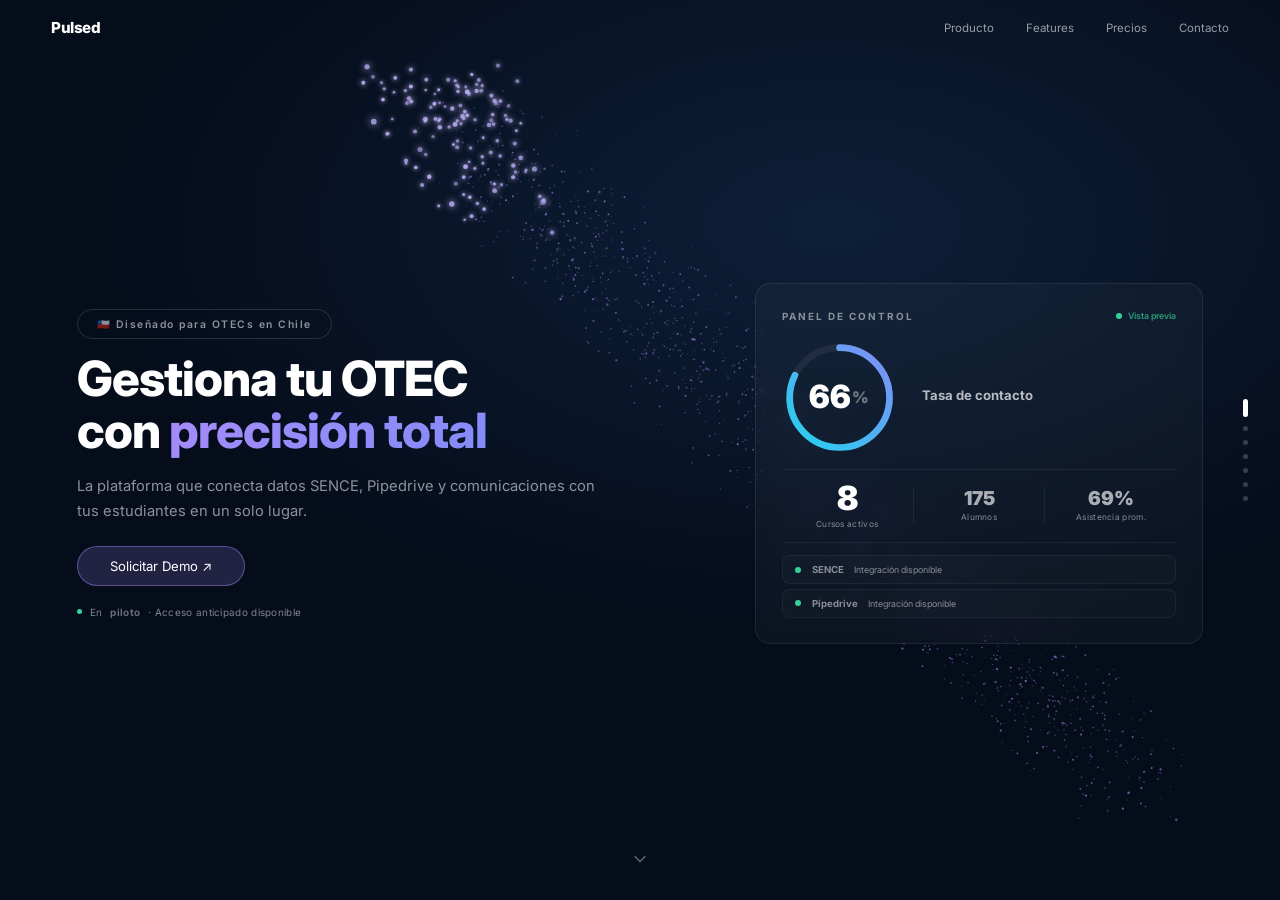
==== commit f4b54f45: "fix: move CTA below panel on mobile, keep in split-left on desktop Mobile: CTA hidden in split-left," ====
--- a/index.html
+++ b/index.html
@@ -8,7 +8,7 @@
   <link href="https://fonts.googleapis.com/css2?family=Inter:wght@400;600;700;800;900&display=swap" rel="stylesheet">
   <link rel="stylesheet" href="css/base.css">
   <link rel="stylesheet" href="css/nav.css">
-  <link rel="stylesheet" href="css/sections.css?v=75">
+  <link rel="stylesheet" href="css/sections.css?v=76">
 </head>
 <body>
 <div id="bg"></div>
@@ -37,11 +37,11 @@
       <div class="hero-badge">🇨🇱 Diseñado para OTECs en Chile</div>
       <h1 class="sec-h">Gestiona tu OTEC<br>con <span class="ac-purple">precisión total</span></h1>
       <p class="sec-body">La plataforma que conecta datos SENCE, Pipedrive y comunicaciones con tus estudiantes en un solo lugar.</p>
+      <a class="btn btn--primary" href="#">Solicitar Demo ↗</a>
       <div class="hero-trust">
         <span class="hero-trust-dot"></span>
         En <strong>piloto</strong> · Acceso anticipado disponible
       </div>
-      <a class="btn btn--primary" href="#">Solicitar Demo ↗</a>
     </div>
     <div class="split-right">
       <div class="hero-panel">
@@ -104,6 +104,7 @@
           </div>
         </div>
       </div>
+      <a class="btn btn--primary hero-cta-bottom" href="#">Solicitar Demo ↗</a>
     </div>
   </div>
 </section>
--- a/css/sections.css
+++ b/css/sections.css
@@ -67,6 +67,9 @@
   transition: background 0.2s, border-color 0.2s;
 }
 .btn:hover { background: rgba(255,255,255,0.06); border-color: rgba(255,255,255,0.4); }
+
+/* Bottom CTA: hidden on desktop, shown on mobile below panel */
+.hero-cta-bottom { display: none; }
 
 /* Hero badge + dual CTA — section 01 */
 .hero-badge {
@@ -1601,10 +1604,15 @@
     padding: 4px 12px;
   }
 
-  .section[data-idx="0"] .btn--primary {
-    display: block;
+  .section[data-idx="0"] .split-left .btn--primary {
+    display: none;           /* hide the one in split-left on mobile */
+  }
+
+  .hero-cta-bottom {
+    display: block !important;
     width: 100%;
     text-align: center;
+    margin-top: 16px;
   }
 
   .hero-trust {
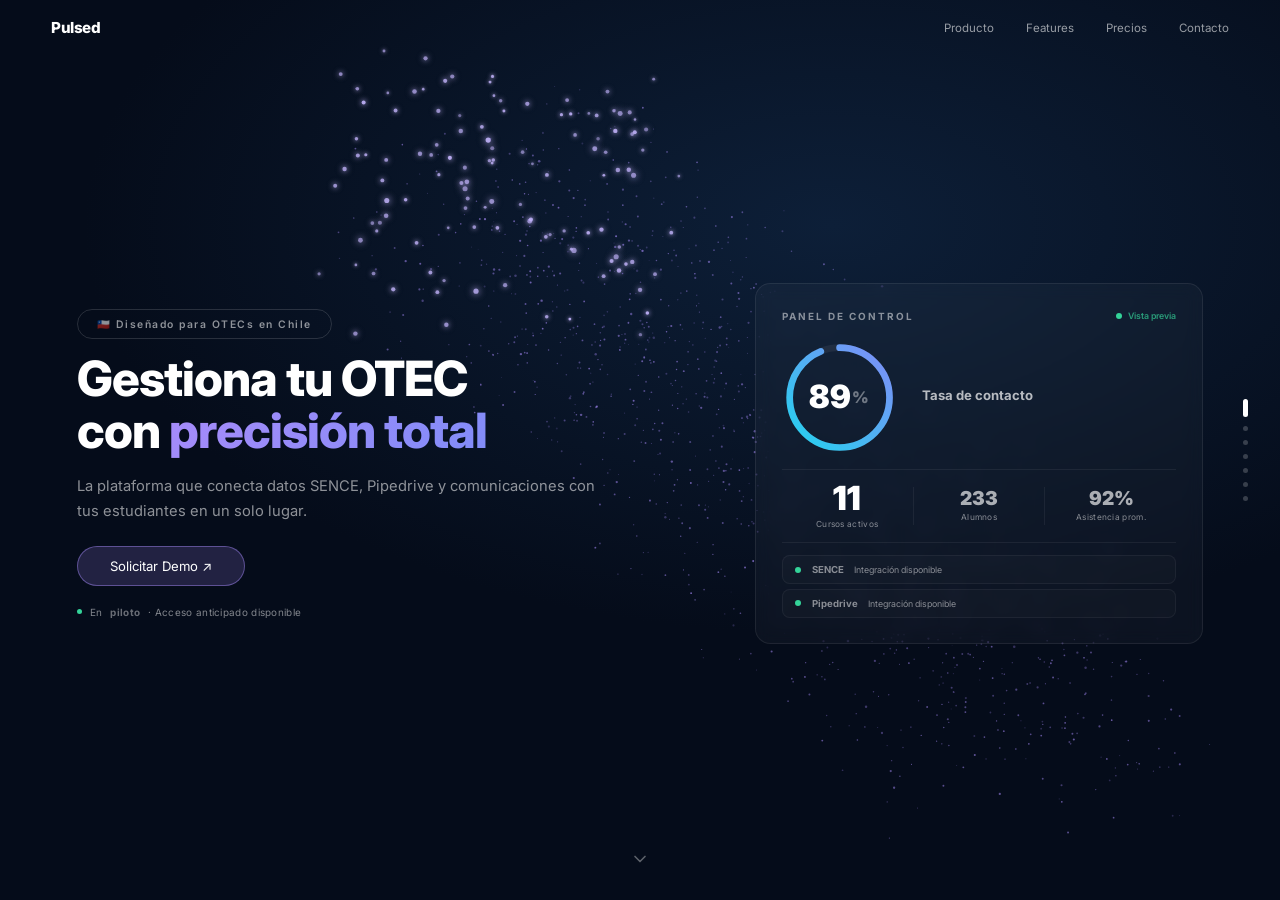
==== commit fe3e6ce1: "fix: move CTA outside split-right — separate element below panel Co-Authored-By: Claude Opus 4.6 (1M" ====
--- a/index.html
+++ b/index.html
@@ -8,7 +8,7 @@
   <link href="https://fonts.googleapis.com/css2?family=Inter:wght@400;600;700;800;900&display=swap" rel="stylesheet">
   <link rel="stylesheet" href="css/base.css">
   <link rel="stylesheet" href="css/nav.css">
-  <link rel="stylesheet" href="css/sections.css?v=76">
+  <link rel="stylesheet" href="css/sections.css?v=77">
 </head>
 <body>
 <div id="bg"></div>
@@ -104,8 +104,8 @@
           </div>
         </div>
       </div>
-      <a class="btn btn--primary hero-cta-bottom" href="#">Solicitar Demo ↗</a>
-    </div>
+    </div>
+    <a class="btn btn--primary hero-cta-bottom" href="#">Solicitar Demo ↗</a>
   </div>
 </section>
 
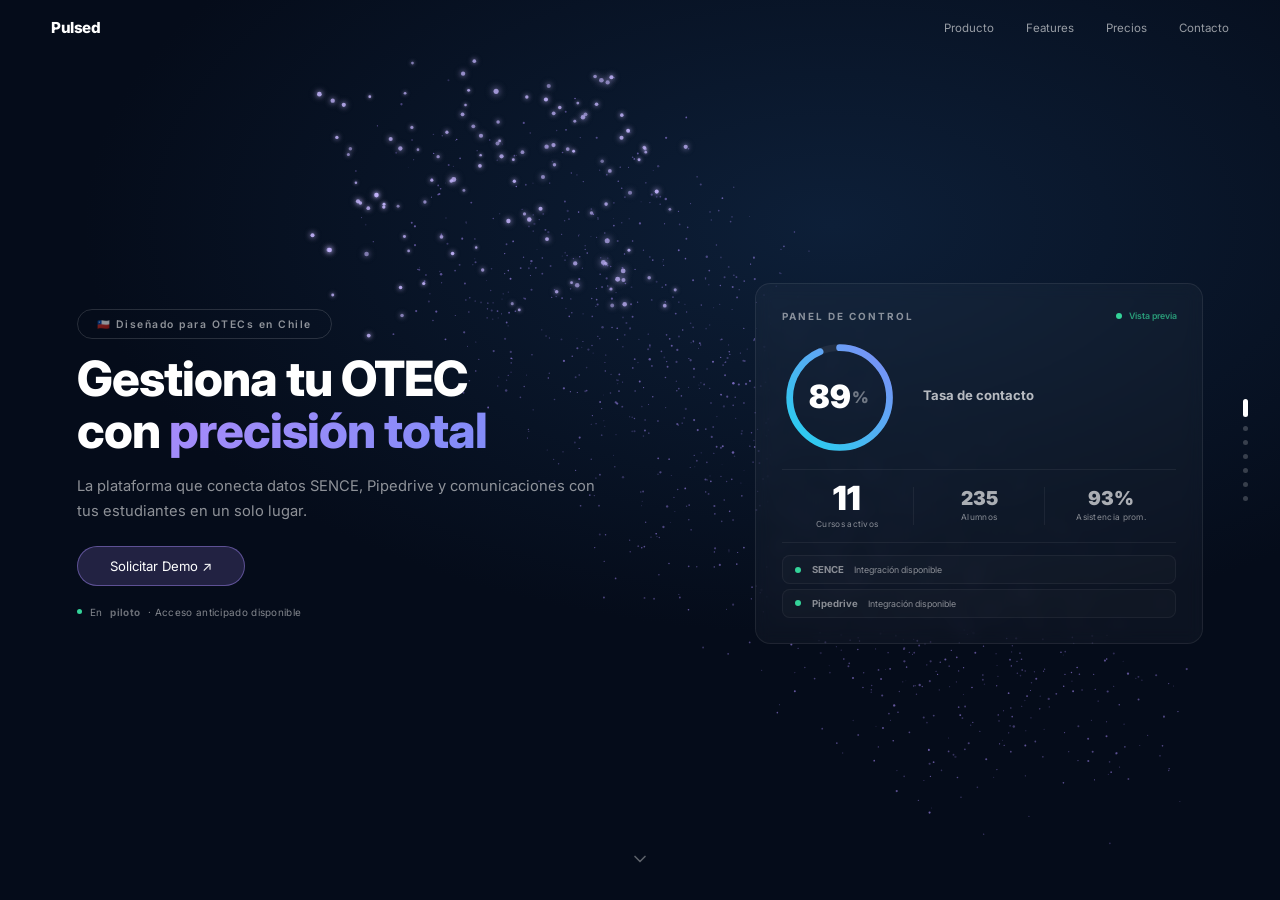
==== commit 3036fa3c: "feat: animate bottom CTA in hero entrance sequence Bottom CTA slides up (opacity+y) at t=1.2s, after" ====
--- a/index.html
+++ b/index.html
@@ -8,7 +8,7 @@
   <link href="https://fonts.googleapis.com/css2?family=Inter:wght@400;600;700;800;900&display=swap" rel="stylesheet">
   <link rel="stylesheet" href="css/base.css">
   <link rel="stylesheet" href="css/nav.css">
-  <link rel="stylesheet" href="css/sections.css?v=77">
+  <link rel="stylesheet" href="css/sections.css?v=78">
 </head>
 <body>
 <div id="bg"></div>
@@ -424,6 +424,6 @@
 </section>
 
 <script src="https://cdnjs.cloudflare.com/ajax/libs/gsap/3.12.5/gsap.min.js"></script>
-<script type="module" src="js/main.js?v=71"></script>
+<script type="module" src="js/main.js?v=78"></script>
 </body>
 </html>
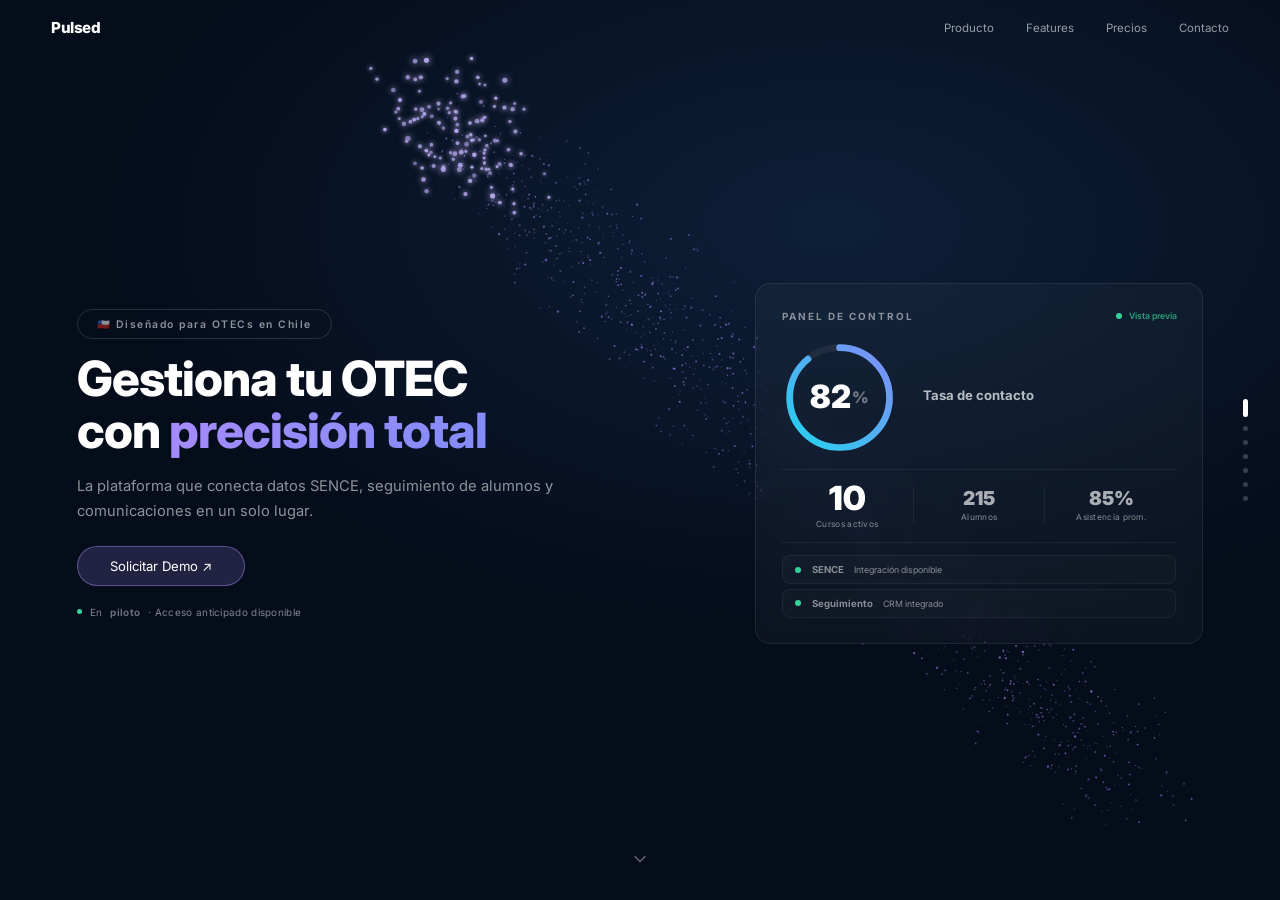
==== commit 457442ff: "fix: remove all Pipedrive references + align copy with pilot state Removed 8 Pipedrive mentions — re" ====
--- a/index.html
+++ b/index.html
@@ -8,7 +8,7 @@
   <link href="https://fonts.googleapis.com/css2?family=Inter:wght@400;600;700;800;900&display=swap" rel="stylesheet">
   <link rel="stylesheet" href="css/base.css">
   <link rel="stylesheet" href="css/nav.css">
-  <link rel="stylesheet" href="css/sections.css?v=78">
+  <link rel="stylesheet" href="css/sections.css?v=79">
 </head>
 <body>
 <div id="bg"></div>
@@ -36,7 +36,7 @@
     <div class="split-left">
       <div class="hero-badge">🇨🇱 Diseñado para OTECs en Chile</div>
       <h1 class="sec-h">Gestiona tu OTEC<br>con <span class="ac-purple">precisión total</span></h1>
-      <p class="sec-body">La plataforma que conecta datos SENCE, Pipedrive y comunicaciones con tus estudiantes en un solo lugar.</p>
+      <p class="sec-body">La plataforma que conecta datos SENCE, seguimiento de alumnos y comunicaciones en un solo lugar.</p>
       <a class="btn btn--primary" href="#">Solicitar Demo ↗</a>
       <div class="hero-trust">
         <span class="hero-trust-dot"></span>
@@ -99,8 +99,8 @@
           </div>
           <div class="hp-status">
             <span class="hp-status-dot hp-status-dot--green"></span>
-            <span class="hp-status-label">Pipedrive</span>
-            <span class="hp-status-info">Integración disponible</span>
+            <span class="hp-status-label">Seguimiento</span>
+            <span class="hp-status-info">CRM integrado</span>
           </div>
         </div>
       </div>
@@ -156,7 +156,7 @@
   <div class="sec-content sec-content--wide pos-tl">
     <span class="sec-tag">03 · Features</span>
     <h2 class="sec-h">Todo lo que necesitas,<br><span class="ac-cyan">conectado</span></h2>
-    <p class="sec-body">Una plataforma que unifica SENCE, Pipedrive y comunicaciones en un solo dashboard.</p>
+    <p class="sec-body">Una plataforma que unifica SENCE, seguimiento de alumnos y comunicaciones en un solo dashboard.</p>
 
     <!-- L-shape bento: tall mockup left · 2 data cards right -->
     <div class="feat-bento">
@@ -243,16 +243,16 @@
           </div>
           <div class="fmc-num ac-green">12</div>
           <div class="fmc-sublabel">cursos sincronizados</div>
-          <div class="fmc-status"><span class="fmc-dot fmc-dot--green"></span>En línea · hace 3 min</div>
+          <div class="fmc-status"><span class="fmc-dot fmc-dot--green"></span>Integración disponible</div>
         </div>
         <div class="fmc-col">
           <div class="fmc-head">
             <svg width="11" height="11" viewBox="0 0 24 24" fill="none" stroke="currentColor" stroke-width="2.2" stroke-linecap="round" stroke-linejoin="round"><circle cx="12" cy="8" r="4"/><path d="M4 20c0-4 3.6-7 8-7s8 3 8 7"/></svg>
-            CRM Pipedrive
+            Seguimiento
           </div>
           <div class="fmc-num ac-lav">247</div>
-          <div class="fmc-sublabel">alumnos en seguimiento</div>
-          <div class="fmc-status"><span class="fmc-dot fmc-dot--purple"></span>Pipedrive conectado</div>
+          <div class="fmc-sublabel">alumnos registrados</div>
+          <div class="fmc-status"><span class="fmc-dot fmc-dot--purple"></span>CRM integrado</div>
         </div>
       </div>
 
@@ -305,7 +305,7 @@
         <div class="stl-card">
           <div class="stl-num ac-green">01</div>
           <div class="stl-title">Conecta</div>
-          <div class="stl-desc">Vincula Pipedrive y sube tus archivos SENCE. Sin configuración compleja.</div>
+          <div class="stl-desc">Sube tus archivos SENCE y configura tu cuenta. Sin pasos complejos.</div>
         </div>
       </div>
 
@@ -316,7 +316,7 @@
         <div class="stl-card">
           <div class="stl-num ac-green">02</div>
           <div class="stl-title">Sincroniza</div>
-          <div class="stl-desc">Pulsed cruza asistencias, estados Pipedrive y alertas de forma automática.</div>
+          <div class="stl-desc">Pulsed cruza asistencias, estados de alumnos y alertas de forma automática.</div>
         </div>
       </div>
 
@@ -336,7 +336,7 @@
     <div class="steps-text">
       <span class="sec-tag">04 · Cómo funciona</span>
       <h2 class="sec-h">Tres pasos hacia el<br><span class="ac-green">control total</span></h2>
-      <p class="sec-body">En menos de 5 minutos tienes visibilidad total sobre tus cursos y alumnos.</p>
+      <p class="sec-body">Diseñado para darte visibilidad total en minutos.</p>
     </div>
 
   </div>
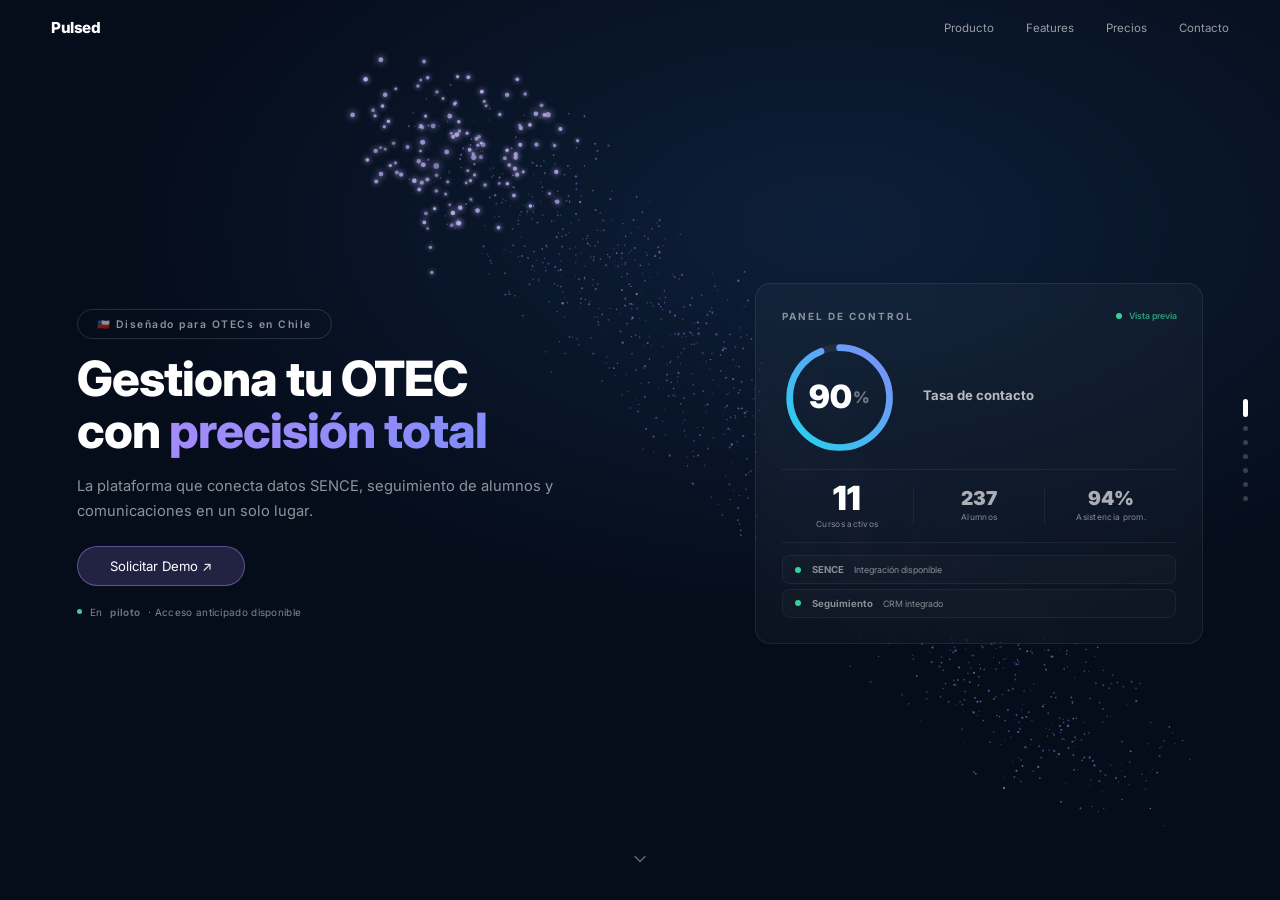
==== commit 9d478c3d: "feat: all CTA buttons jump to section 07 (contact form) Solicitar Demo + Agendar una demo buttons wi" ====
--- a/index.html
+++ b/index.html
@@ -424,6 +424,6 @@
 </section>
 
 <script src="https://cdnjs.cloudflare.com/ajax/libs/gsap/3.12.5/gsap.min.js"></script>
-<script type="module" src="js/main.js?v=78"></script>
+<script type="module" src="js/main.js?v=79"></script>
 </body>
 </html>
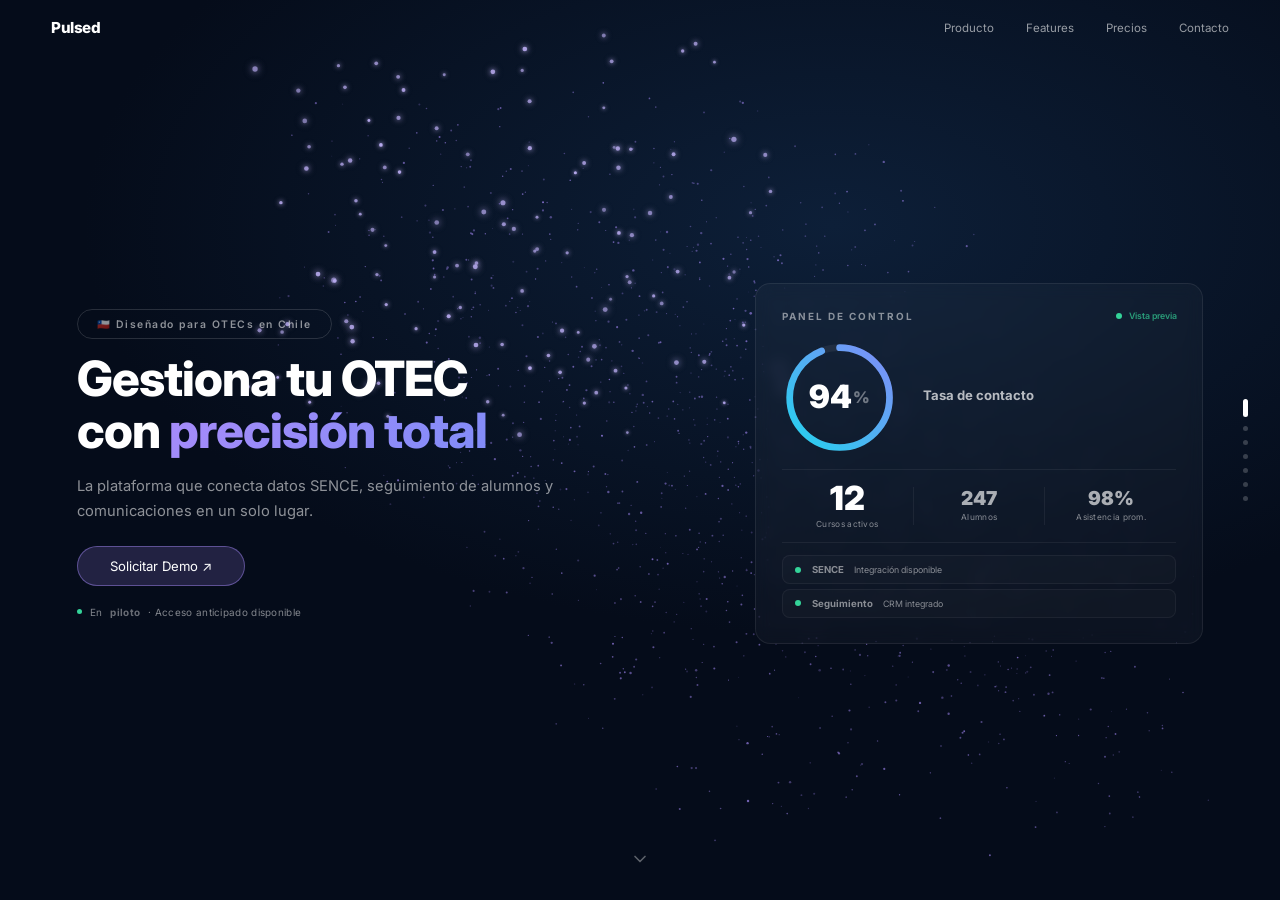
==== commit e7887cce: "feat: SEO implementation — meta tags, Schema.org, noscript, sitemap All changes invisible to users —" ====
--- a/index.html
+++ b/index.html
@@ -3,14 +3,160 @@
 <head>
   <meta charset="UTF-8">
   <meta name="viewport" content="width=device-width, initial-scale=1.0">
-  <title>Pulsed — Gestiona tu OTEC con precisión total</title>
+  <title>Pulsed — Software OTEC para Gestión de Cursos SENCE en Chile</title>
+
+  <!-- SEO Meta Tags -->
+  <meta name="description" content="Pulsed: plataforma SaaS para OTECs en Chile. Gestiona cursos SENCE, retiene alumnos con alertas pedagógicas automáticas y sincroniza asistencia en tiempo real. En piloto — acceso anticipado disponible.">
+  <meta name="keywords" content="software OTEC, plataforma OTEC SENCE, gestión cursos SENCE, retención alumnos SENCE, software capacitación Chile, sistema OTEC, automatización SENCE, gestión OTEC, plataforma gestión cursos SENCE Chile">
+  <meta name="author" content="Pulsed">
+  <meta name="robots" content="index, follow">
+  <link rel="canonical" href="https://pulsed.cl/">
+
+  <!-- Open Graph (LinkedIn, WhatsApp, Facebook) -->
+  <meta property="og:type" content="website">
+  <meta property="og:title" content="Pulsed — Software OTEC para Gestión de Cursos SENCE">
+  <meta property="og:description" content="La plataforma que conecta datos SENCE, seguimiento de alumnos y comunicaciones en un solo lugar. Diseñada para OTECs en Chile.">
+  <meta property="og:url" content="https://pulsed.cl/">
+  <meta property="og:site_name" content="Pulsed">
+  <meta property="og:locale" content="es_CL">
+
+  <!-- Twitter Card -->
+  <meta name="twitter:card" content="summary_large_image">
+  <meta name="twitter:title" content="Pulsed — Software OTEC para Gestión de Cursos SENCE">
+  <meta name="twitter:description" content="Gestiona cursos SENCE, retiene alumnos y sincroniza asistencia. Plataforma SaaS para OTECs en Chile.">
+
   <link rel="preconnect" href="https://fonts.googleapis.com">
   <link href="https://fonts.googleapis.com/css2?family=Inter:wght@400;600;700;800;900&display=swap" rel="stylesheet">
   <link rel="stylesheet" href="css/base.css">
   <link rel="stylesheet" href="css/nav.css">
   <link rel="stylesheet" href="css/sections.css?v=79">
+
+  <!-- Schema.org: SoftwareApplication -->
+  <script type="application/ld+json">
+  {
+    "@context": "https://schema.org",
+    "@type": "SoftwareApplication",
+    "name": "Pulsed",
+    "description": "Plataforma SaaS para gestión integral de cursos SENCE. Automatiza procesos, retiene alumnos con alertas pedagógicas y sincroniza con SENCE en tiempo real.",
+    "url": "https://pulsed.cl",
+    "applicationCategory": "BusinessApplication",
+    "operatingSystem": "Web, Windows",
+    "offers": {
+      "@type": "Offer",
+      "description": "Piloto gratuito — acceso anticipado disponible",
+      "availability": "https://schema.org/PreOrder"
+    },
+    "author": {
+      "@type": "Organization",
+      "name": "Pulsed",
+      "url": "https://pulsed.cl"
+    },
+    "featureList": [
+      "Gestión de cursos SENCE",
+      "Seguimiento de alumnos multi-curso",
+      "Asistencia y notas con sincronización SENCE",
+      "Motor de retención Pulso — 16 situaciones pedagógicas",
+      "Automatización SENCE vía app desktop",
+      "Analítica y dashboards en tiempo real",
+      "Roles jerárquicos: Admin, Director, Tutor, Ayudante"
+    ]
+  }
+  </script>
+
+  <!-- Schema.org: FAQPage -->
+  <script type="application/ld+json">
+  {
+    "@context": "https://schema.org",
+    "@type": "FAQPage",
+    "mainEntity": [
+      {
+        "@type": "Question",
+        "name": "¿Qué es Pulsed?",
+        "acceptedAnswer": {
+          "@type": "Answer",
+          "text": "Pulsed es una plataforma SaaS diseñada específicamente para OTECs en Chile. Permite gestionar cursos SENCE, hacer seguimiento de alumnos, detectar riesgo de deserción con alertas pedagógicas automáticas, y sincronizar datos con el portal SENCE."
+        }
+      },
+      {
+        "@type": "Question",
+        "name": "¿Qué es una OTEC?",
+        "acceptedAnswer": {
+          "@type": "Answer",
+          "text": "Un Organismo Técnico de Capacitación (OTEC) es una entidad autorizada por SENCE en Chile para impartir cursos de capacitación laboral con franquicia tributaria. Las OTECs deben reportar asistencia, notas y estados de alumnos al portal SENCE."
+        }
+      },
+      {
+        "@type": "Question",
+        "name": "¿Cómo funciona la sincronización con SENCE?",
+        "acceptedAnswer": {
+          "@type": "Answer",
+          "text": "Pulsed ofrece una aplicación de escritorio que sincroniza datos directamente con el portal SENCE de forma segura y legal. Para la versión web, se pueden cargar archivos SENCE manualmente (CSV/XLSX) y Pulsed los procesa automáticamente."
+        }
+      },
+      {
+        "@type": "Question",
+        "name": "¿Qué es el motor Pulso?",
+        "acceptedAnswer": {
+          "@type": "Answer",
+          "text": "Pulso es el motor de retención de Pulsed. Analiza 16 situaciones pedagógicas distintas (baja asistencia, caída en notas, inasistencias consecutivas, etc.) y genera automáticamente comunicaciones personalizadas para cada alumno en riesgo, permitiendo al tutor actuar en un clic."
+        }
+      },
+      {
+        "@type": "Question",
+        "name": "¿Cuánto cuesta Pulsed?",
+        "acceptedAnswer": {
+          "@type": "Answer",
+          "text": "Pulsed está actualmente en fase piloto con acceso gratuito para las primeras OTECs participantes. Puedes solicitar una demo para conocer la plataforma y acceder al programa piloto."
+        }
+      }
+    ]
+  }
+  </script>
 </head>
 <body>
+<!-- SEO: contenido estático para bots que no ejecutan JS -->
+<noscript>
+  <div style="max-width:800px;margin:0 auto;padding:40px 20px;font-family:Inter,sans-serif;color:#fff;background:#050c1a">
+    <h1>Pulsed — Software OTEC para Gestión de Cursos SENCE en Chile</h1>
+    <p>Pulsed es la plataforma SaaS diseñada para OTECs en Chile. Conecta datos SENCE, seguimiento de alumnos y comunicaciones en un solo lugar.</p>
+
+    <h2>El problema que resolvemos</h2>
+    <p>Sin visibilidad unificada, los tutores de OTECs pierden horas buscando información en Excel, correos y portales del Estado. Cuando detectan que un alumno lleva semanas sin asistir, ya es demasiado tarde.</p>
+
+    <h2>Funcionalidades del software OTEC</h2>
+    <ul>
+      <li><strong>Gestión de Cursos SENCE</strong> — Formulario único, estados automáticos, filtros por estado y fechas.</li>
+      <li><strong>Seguimiento de Estudiantes</strong> — Panel por alumno, historial cross-curso, métricas de asistencia y progreso.</li>
+      <li><strong>Asistencia y Notas</strong> — Ingreso rápido con sincronización SENCE y detección de inconsistencias.</li>
+      <li><strong>Motor Pulso (Retención)</strong> — 16 situaciones pedagógicas detectadas automáticamente con comunicaciones personalizadas por alumno.</li>
+      <li><strong>Automatización SENCE</strong> — Sincronización con el portal SENCE vía aplicación de escritorio segura.</li>
+      <li><strong>Analítica</strong> — Dashboards en tiempo real con métricas por curso, módulo y estudiante.</li>
+    </ul>
+
+    <h2>¿Cómo funciona?</h2>
+    <ol>
+      <li><strong>Conecta</strong> — Sube tus archivos SENCE y configura tu cuenta.</li>
+      <li><strong>Sincroniza</strong> — Pulsed cruza asistencias, estados de alumnos y alertas automáticamente.</li>
+      <li><strong>Actúa</strong> — Prioriza alumnos en riesgo y contáctalos directamente desde la plataforma.</li>
+    </ol>
+
+    <h2>Validación con OTECs reales</h2>
+    <p>Satisfacción promedio: 9.2/10 · 3 de 3 OTECs firmarían un piloto · Diseñado con feedback directo de coordinadoras académicas y tutores.</p>
+
+    <h2>Programa Piloto</h2>
+    <p>Pulsed está en fase piloto con acceso gratuito para las primeras OTECs participantes. Cupos limitados.</p>
+    <p><a href="https://pulsed.cl/app/demo" style="color:#22d3ee">Explorar la demo con datos de ejemplo →</a></p>
+
+    <h2>Preguntas Frecuentes</h2>
+    <h3>¿Qué es una OTEC?</h3>
+    <p>Un Organismo Técnico de Capacitación (OTEC) es una entidad autorizada por SENCE en Chile para impartir cursos de capacitación laboral con franquicia tributaria.</p>
+    <h3>¿Qué es el motor Pulso?</h3>
+    <p>Pulso es el motor de retención de Pulsed. Analiza 16 situaciones pedagógicas y genera comunicaciones personalizadas para cada alumno en riesgo, permitiendo al tutor actuar en un clic.</p>
+    <h3>¿Cómo funciona la sincronización con SENCE?</h3>
+    <p>Pulsed ofrece una aplicación de escritorio que sincroniza datos con el portal SENCE de forma segura. En la versión web, se cargan archivos SENCE manualmente (CSV/XLSX).</p>
+  </div>
+</noscript>
+
 <div id="bg"></div>
 <canvas id="net-canvas"></canvas>
 
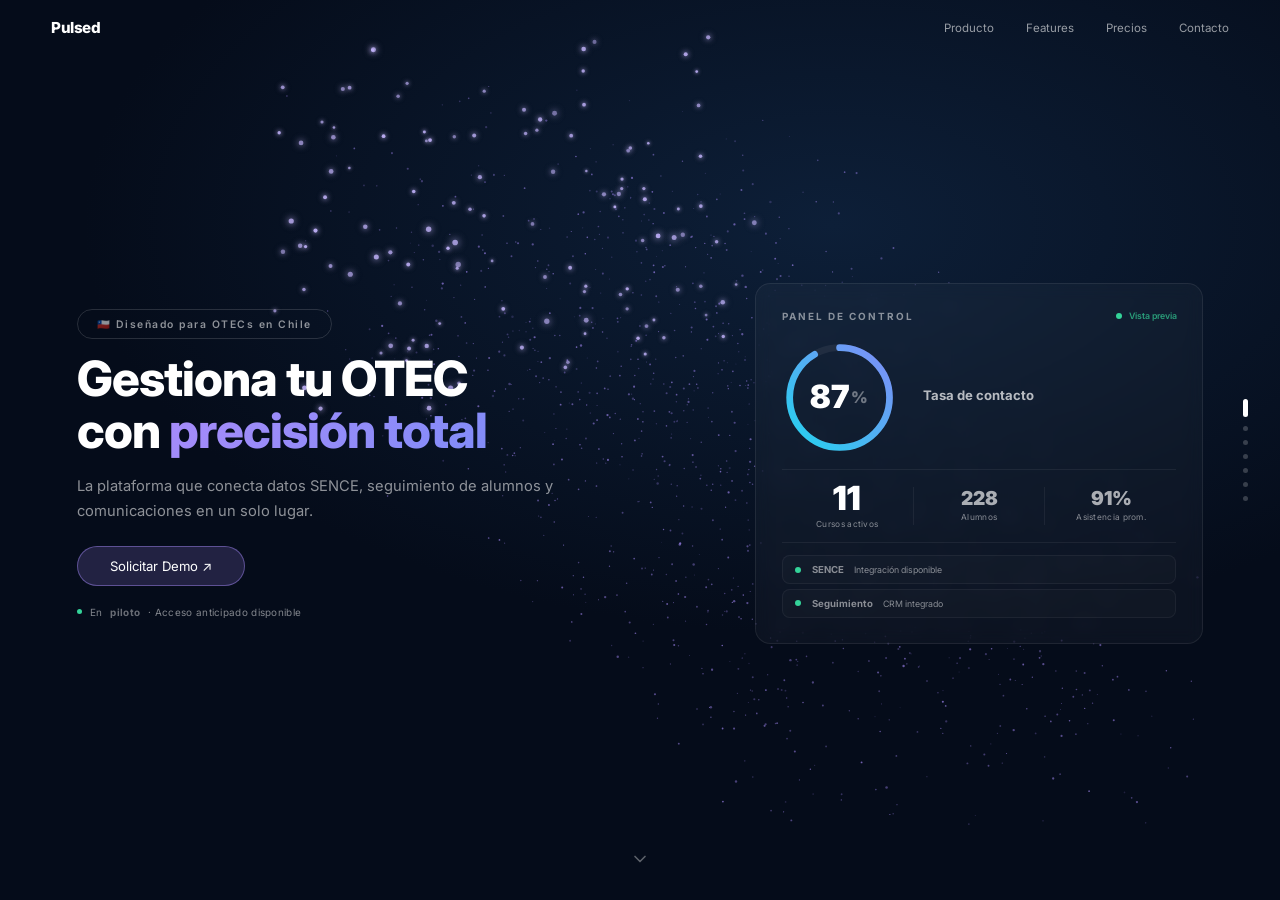
==== commit c8ee08f3: "style: custom scrollbar matching dark glass theme - Thin 6px scrollbar (was ~17px default) - Transpa" ====
--- a/index.html
+++ b/index.html
@@ -29,7 +29,7 @@
   <link href="https://fonts.googleapis.com/css2?family=Inter:wght@400;600;700;800;900&display=swap" rel="stylesheet">
   <link rel="stylesheet" href="css/base.css">
   <link rel="stylesheet" href="css/nav.css">
-  <link rel="stylesheet" href="css/sections.css?v=79">
+  <link rel="stylesheet" href="css/sections.css?v=81">
 
   <!-- Schema.org: SoftwareApplication -->
   <script type="application/ld+json">
@@ -570,6 +570,6 @@
 </section>
 
 <script src="https://cdnjs.cloudflare.com/ajax/libs/gsap/3.12.5/gsap.min.js"></script>
-<script type="module" src="js/main.js?v=79"></script>
+<script type="module" src="js/main.js?v=80"></script>
 </body>
 </html>
--- a/css/sections.css
+++ b/css/sections.css
@@ -4,8 +4,29 @@
   display: none;
   align-items: flex-start;
   padding: clamp(80px, 8vh, 140px) clamp(64px, 6vw, 160px);
+  overflow-y: auto;               /* allow scroll within section when content exceeds viewport */
+  -webkit-overflow-scrolling: touch;
+  /* Firefox scrollbar */
+  scrollbar-width: thin;
+  scrollbar-color: rgba(167,139,250,0.35) transparent;
 }
 .section.active { display: flex; }
+
+/* WebKit scrollbar — thin, subtle, matches dark glass theme */
+.section::-webkit-scrollbar {
+  width: 6px;
+}
+.section::-webkit-scrollbar-track {
+  background: transparent;
+}
+.section::-webkit-scrollbar-thumb {
+  background: rgba(255,255,255,0.08);
+  border-radius: 3px;
+  transition: background 0.2s;
+}
+.section::-webkit-scrollbar-thumb:hover {
+  background: rgba(167,139,250,0.35);
+}
 
 /* Split sections: push down slightly from pure center for better visual weight */
 .section:has(.sec-content--split) {
